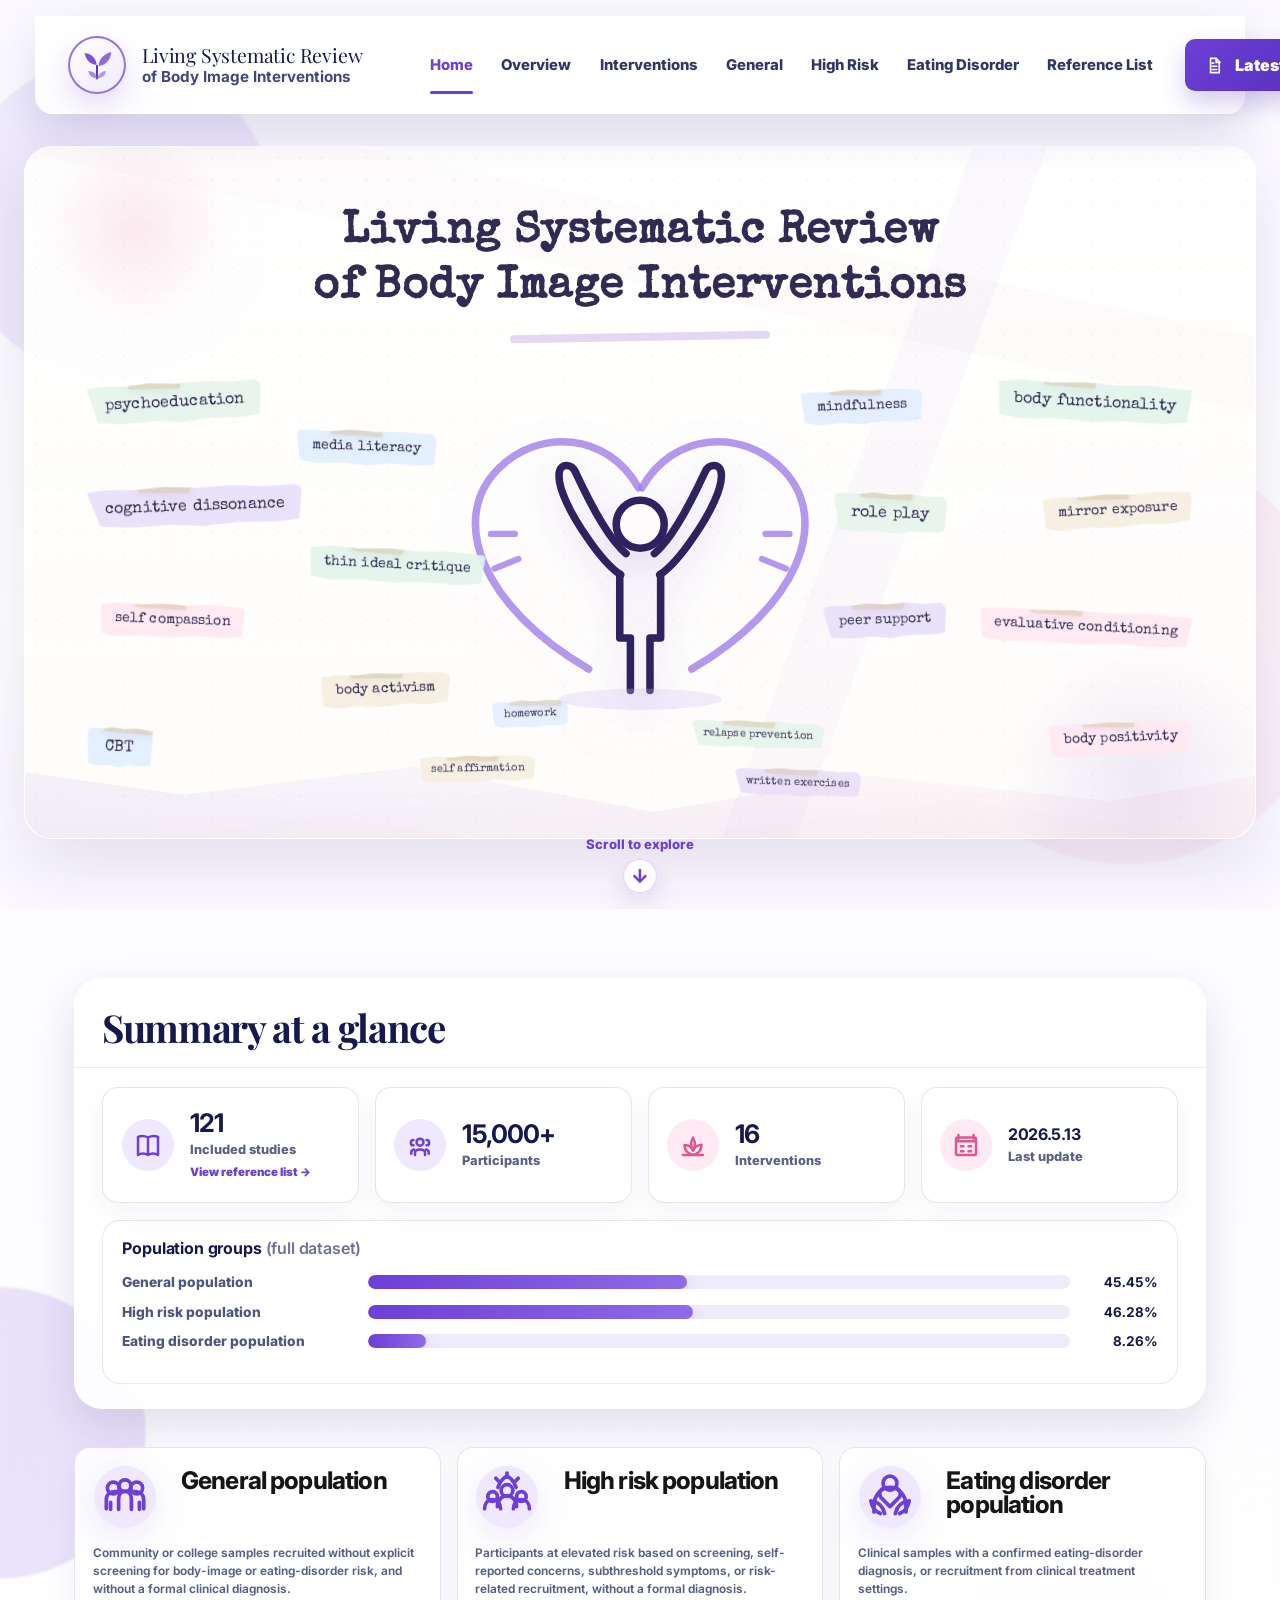
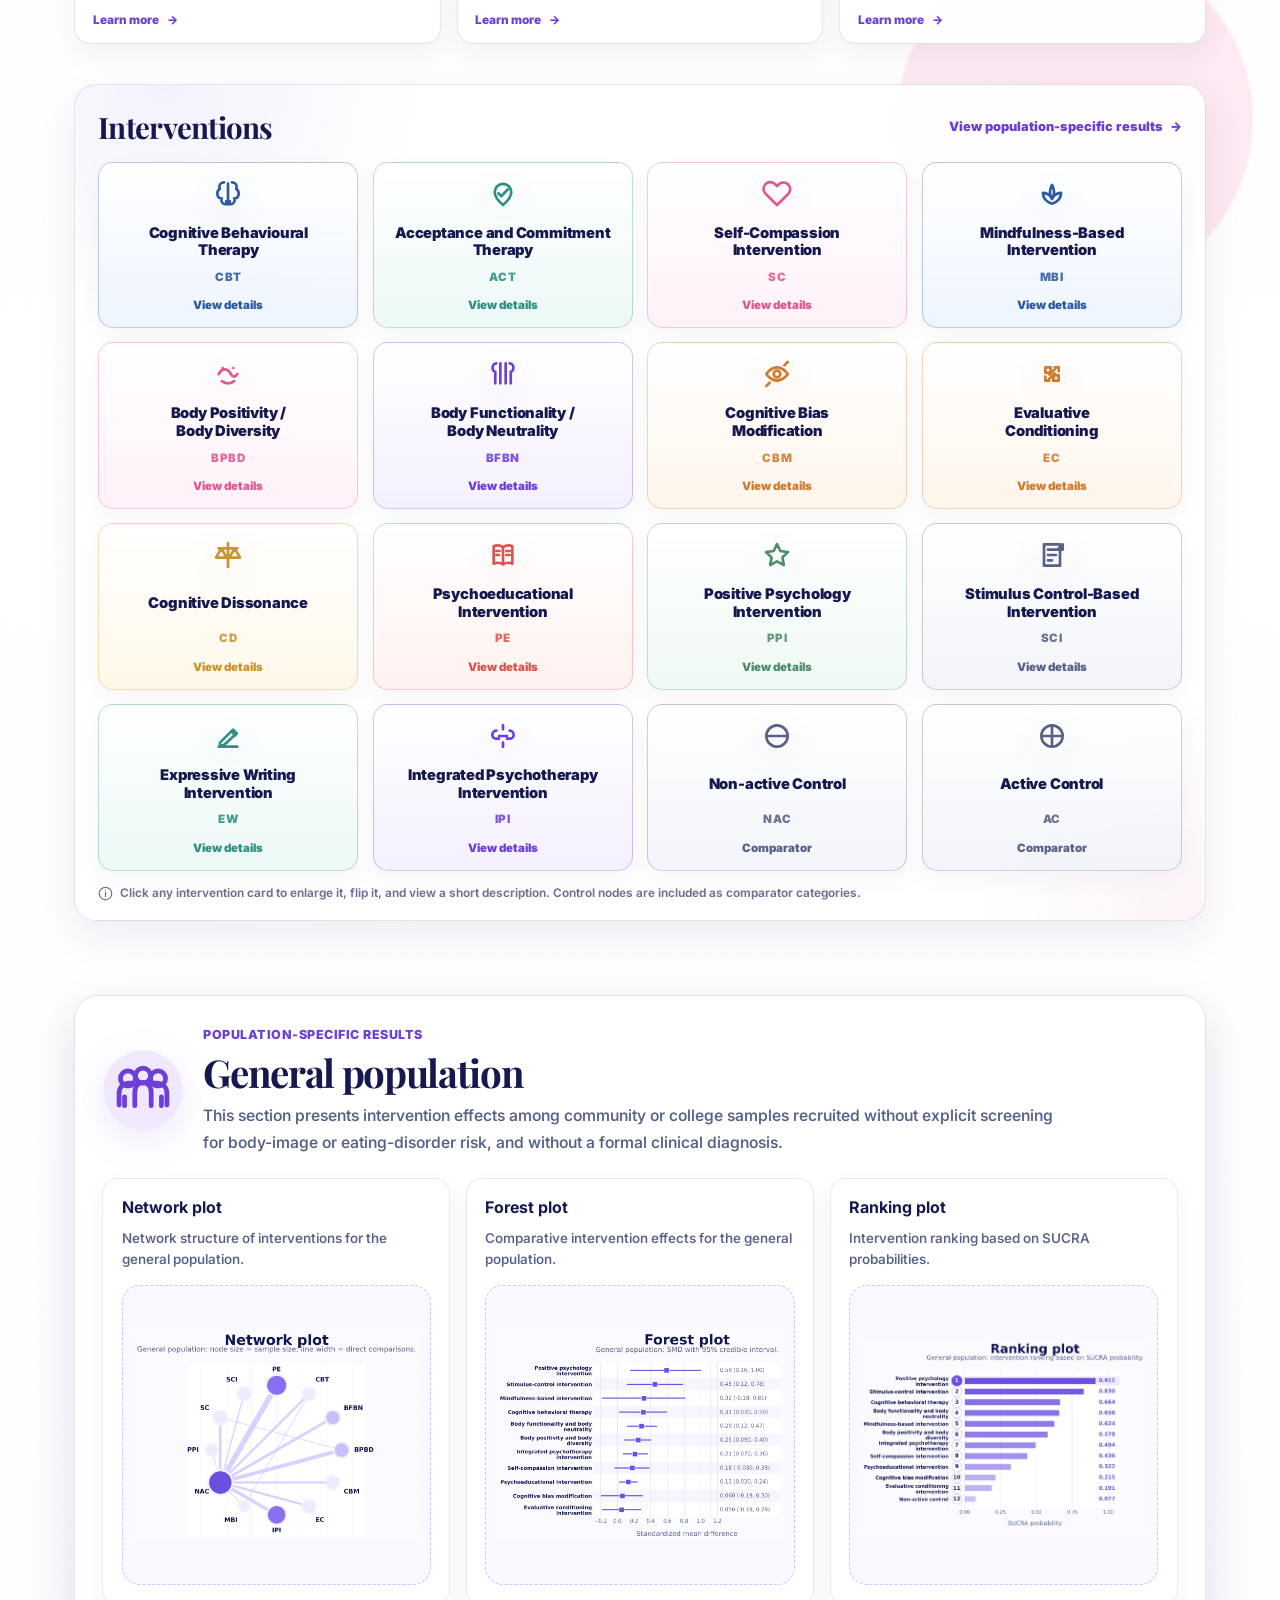
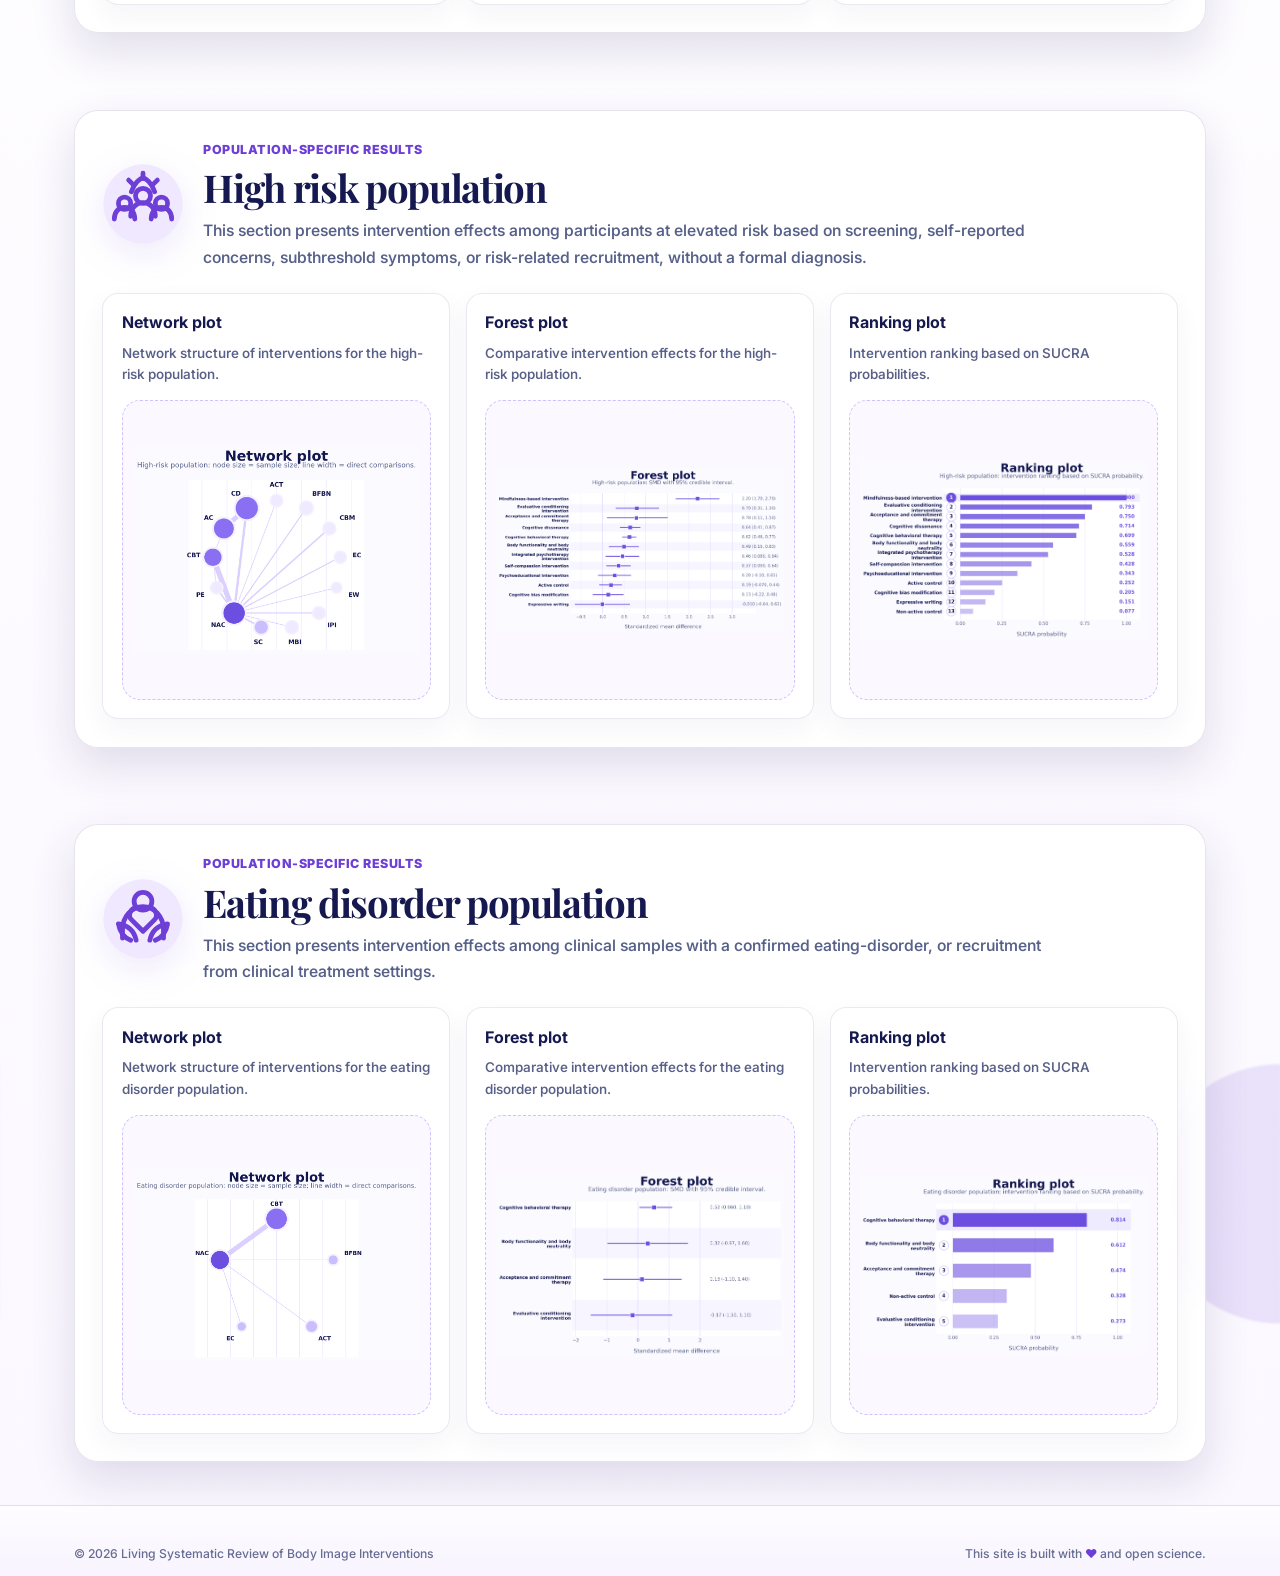
==== index.html @ 6b1490e8 "Add files via upload" ====
<!DOCTYPE html>
<html lang="en">
<head>
  <meta charset="UTF-8" />
  <meta name="viewport" content="width=device-width, initial-scale=1.0" />

  <title>Living Systematic Review of Body Image Interventions</title>
  <meta name="description" content="A living systematic review website for body image interventions, including intervention categories and population-specific evidence." />

  <link rel="preconnect" href="https://fonts.googleapis.com">
  <link rel="preconnect" href="https://fonts.gstatic.com" crossorigin>
  <link href="https://fonts.googleapis.com/css2?family=Inter:wght@400;500;600;700;800;900&family=Playfair+Display:wght@700;800&family=Special+Elite&display=swap" rel="stylesheet">
  <link rel="stylesheet" href="assets/style.css" />
</head>

<body>
  <div class="page-shell">
    <header>
      <nav class="navbar" aria-label="Primary navigation">
        <a class="brand" href="#cover" aria-label="Home">
          <span class="brand-mark" aria-hidden="true">
            <svg width="38" height="38" viewBox="0 0 48 48" fill="none">
              <path d="M24 41V25" stroke="#4E2CB4" stroke-width="2.4" stroke-linecap="round"/>
              <path d="M23.3 23.8C15.4 23.2 9.6 17.1 8.4 8.4C17.4 10.2 23.4 15.7 23.3 23.8Z" fill="#6D3FD6" opacity="0.9"/>
              <path d="M26 25.2C26.2 16.5 32.9 9.8 42 7.5C41.2 18.2 34.3 24.5 26 25.2Z" fill="#6D3FD6" opacity="0.76"/>
              <path d="M13 31.5C20 31.7 23.5 35.5 24 41C17.6 40.2 13.8 36.9 13 31.5Z" fill="#8F6BE8" opacity="0.75"/>
              <path d="M35.5 31.5C29.1 31.9 25.7 35.6 24 41C30.9 40.5 34.5 37 35.5 31.5Z" fill="#8F6BE8" opacity="0.68"/>
            </svg>
          </span>
          <span class="brand-title">Living Systematic Review <span>of Body Image Interventions</span></span>
        </a>

        <button class="hamburger" id="menuButton" aria-label="Open navigation menu" aria-expanded="false" aria-controls="navLinks">
          <svg width="24" height="24" viewBox="0 0 24 24" fill="none" aria-hidden="true">
            <path d="M4 7h16M4 12h16M4 17h16" stroke="currentColor" stroke-width="2" stroke-linecap="round"/>
          </svg>
        </button>

        <ul class="nav-links" id="navLinks">
          <li><a href="#cover" class="active">Home</a></li>
          <li><a href="#overview">Overview</a></li>
          <li><a href="#interventions">Interventions</a></li>
          <li><a href="#general-population">General</a></li>
          <li><a href="#high-risk-population">High Risk</a></li>
          <li><a href="#eating-disorder-population">Eating Disorder</a></li>
          <li><a href="references.html">Reference List</a></li>
        </ul>

        <a class="version-btn" href="#overview">
          <svg width="19" height="19" viewBox="0 0 24 24" fill="none" aria-hidden="true">
            <path d="M7 3h7l4 4v14H7V3Z" stroke="currentColor" stroke-width="2"/>
            <path d="M14 3v5h5M9 13h6M9 17h6M9 9h2" stroke="currentColor" stroke-width="2" stroke-linecap="round"/>
          </svg>
          Latest Version
        </a>
      </nav>
    </header>

    <main>
      <section class="cover-page" id="cover" aria-label="Animated cover page">
        <div class="cover-board">
          <h1 class="cover-title">
            <span>Living Systematic Review</span>
            <span>of Body Image Interventions</span>
          </h1>

          <div class="body-figure-wrap" aria-label="Positive body image icon">
            <svg viewBox="0 0 520 360" role="img" aria-label="A line-art figure raising both arms inside an open heart, representing positive body image">
              <defs>
                <filter id="softCoverShadow" x="-20%" y="-20%" width="140%" height="140%">
                  <feDropShadow dx="0" dy="16" stdDeviation="18" flood-color="#6d3fd6" flood-opacity="0.12"/>
                </filter>
              </defs>

              <!-- open heart outline, inline attributes prevent black fill on GitHub Pages -->
              <path d="M258 112C224 50 145 44 99 92C45 148 81 245 202 316"
                    fill="none" stroke="#9f7bea" stroke-width="8.5" stroke-linecap="round" stroke-linejoin="round" opacity="0.78"/>
              <path d="M262 112C296 50 375 44 421 92C475 148 439 245 318 316"
                    fill="none" stroke="#9f7bea" stroke-width="8.5" stroke-linecap="round" stroke-linejoin="round" opacity="0.78"/>

              <!-- soft light marks -->
              <path d="M92 164h27" fill="none" stroke="#a986ee" stroke-width="7" stroke-linecap="round" opacity="0.85"/>
              <path d="M96 203l27-11" fill="none" stroke="#a986ee" stroke-width="7" stroke-linecap="round" opacity="0.85"/>
              <path d="M428 164h-27" fill="none" stroke="#a986ee" stroke-width="7" stroke-linecap="round" opacity="0.85"/>
              <path d="M424 203l-27-11" fill="none" stroke="#a986ee" stroke-width="7" stroke-linecap="round" opacity="0.85"/>

              <!-- figure -->
              <g filter="url(#softCoverShadow)">
                <path d="M244 186C226 171 208 139 187 94C183 85 171 84 169 94C166 111 182 142 201 169C216 191 229 204 238 210"
                      fill="none" stroke="#2f235f" stroke-width="8.5" stroke-linecap="round" stroke-linejoin="round"/>
                <path d="M276 186C294 171 312 139 333 94C337 85 349 84 351 94C354 111 338 142 319 169C304 191 291 204 282 210"
                      fill="none" stroke="#2f235f" stroke-width="8.5" stroke-linecap="round" stroke-linejoin="round"/>

                <circle cx="260" cy="153" r="27" fill="#fffafc" stroke="#2f235f" stroke-width="8.5"/>

                <path d="M237 209L237 281L249 281L249 340"
                      fill="none" stroke="#2f235f" stroke-width="8.5" stroke-linecap="round" stroke-linejoin="round"/>
                <path d="M283 209L283 281L271 281L271 340"
                      fill="none" stroke="#2f235f" stroke-width="8.5" stroke-linecap="round" stroke-linejoin="round"/>
              </g>

              <!-- soft grounding shadow -->
              <ellipse cx="260" cy="350" rx="92" ry="12" fill="#cdbcf5" opacity="0.28"/>
            </svg>
          </div>

          <a class="cover-note note-1 green keyword-lg" href="#interventions">
            <span>psychoeducation</span>
          </a>

          <a class="cover-note note-2 blue" href="#interventions">
            <span>media literacy</span>
          </a>

          <a class="cover-note note-3 lavender keyword-lg" href="#interventions">
            <span>cognitive dissonance</span>
          </a>

          <a class="cover-note note-4 mint" href="#interventions">
            <span>thin ideal critique</span>
          </a>

          <a class="cover-note note-5 rose" href="#interventions">
            <span>self compassion</span>
          </a>

          <a class="cover-note note-6 cream" href="#interventions">
            <span>body activism</span>
          </a>

          <a class="cover-note note-7 blue" href="#interventions">
            <span>mindfulness</span>
          </a>

          <a class="cover-note note-8 mint keyword-lg" href="#interventions">
            <span>body functionality</span>
          </a>

          <a class="cover-note note-9 green keyword-lg" href="#interventions">
            <span>role play</span>
          </a>

          <a class="cover-note note-10 cream" href="#interventions">
            <span>mirror exposure</span>
          </a>

          <a class="cover-note note-11 lavender" href="#interventions">
            <span>peer support</span>
          </a>

          <a class="cover-note note-12 rose" href="#interventions">
            <span>evaluative conditioning</span>
          </a>

          <a class="cover-note note-13 blue keyword-sm" href="#interventions">
            <span>homework</span>
          </a>

          <a class="cover-note note-14 green keyword-sm" href="#interventions">
            <span>relapse prevention</span>
          </a>

          <a class="cover-note note-15 cream keyword-sm" href="#interventions">
            <span>self affirmation</span>
          </a>

          <a class="cover-note note-16 lavender keyword-sm" href="#interventions">
            <span>written exercises</span>
          </a>

          <a class="cover-note note-17 blue keyword-lg" href="#interventions">
            <span>CBT</span>
          </a>

          <a class="cover-note note-18 rose" href="#interventions">
            <span>body positivity</span>
          </a>

        </div>

        <a class="scroll-hint" href="#overview" aria-label="Scroll to overview dashboard">
          <span>Scroll to explore</span>
          <span class="arrow">↓</span>
        </a>
      </section>

      <section class="dashboard-hero" id="overview" aria-labelledby="dashboardTitle">
        <div class="dashboard-card">
          <div class="dashboard-header">
            <h1 id="dashboardTitle">Summary at a glance</h1>
          </div>

          <div class="wide-stats-grid" aria-label="Review summary statistics">
            <a class="wide-stat stat-link" href="references.html" aria-label="Open the reference list of included studies">
              <span class="icon-bubble" aria-hidden="true">
                <svg width="30" height="30" viewBox="0 0 24 24" fill="none">
                  <path d="M4 5.5C6.5 4.4 9.2 4.4 12 6v14c-2.8-1.6-5.5-1.6-8 0V5.5Zm8 .5c2.8-1.6 5.5-1.6 8-.5V20c-2.5-1.6-5.2-1.6-8 0V6Z" stroke="currentColor" stroke-width="2" stroke-linejoin="round"/>
                </svg>
              </span>
              <div>
                <strong>121</strong>
                <span>Included studies</span>
                <em class="stat-action">View reference list →</em>
              </div>
            </a>

            <article class="wide-stat">
              <span class="icon-bubble" aria-hidden="true">
                <svg width="30" height="30" viewBox="0 0 24 24" fill="none">
                  <path d="M16 20v-1.8c0-1.5-1.6-2.7-4-2.7s-4 1.2-4 2.7V20" stroke="currentColor" stroke-width="2" stroke-linecap="round"/>
                  <path d="M12 12.5a2.8 2.8 0 1 0 0-5.6 2.8 2.8 0 0 0 0 5.6ZM5 19v-1.2c0-1 .8-1.8 2.2-2.2M19 19v-1.2c0-1-.8-1.8-2.2-2.2M6.8 12.2a2.1 2.1 0 1 1 0-4.2M17.2 12.2a2.1 2.1 0 1 0 0-4.2" stroke="currentColor" stroke-width="2" stroke-linecap="round"/>
                </svg>
              </span>
              <div>
                <strong>15,000+</strong>
                <span>Participants</span>
              </div>
            </article>

            <article class="wide-stat">
              <span class="icon-bubble pink" aria-hidden="true">
                <svg width="30" height="30" viewBox="0 0 24 24" fill="none">
                  <path d="M12 20c-4.2-1.2-6.8-4.2-6.8-8.1 3.1.2 5.6 1.7 6.8 4.5 1.2-2.8 3.7-4.3 6.8-4.5 0 3.9-2.6 6.9-6.8 8.1Z" stroke="currentColor" stroke-width="2" stroke-linejoin="round"/>
                  <path d="M12 16.4C9.8 13.2 9.9 9.8 12 6c2.1 3.8 2.2 7.2 0 10.4Z" stroke="currentColor" stroke-width="2" stroke-linejoin="round"/>
                  <path d="M4 20h16" stroke="currentColor" stroke-width="2" stroke-linecap="round"/>
                </svg>
              </span>
              <div>
                <strong>16</strong>
                <span>Interventions</span>
              </div>
            </article>

            <article class="wide-stat">
              <span class="icon-bubble pink" aria-hidden="true">
                <svg width="30" height="30" viewBox="0 0 24 24" fill="none">
                  <path d="M6 4v3M18 4v3M4 9h16M5 6h14a1 1 0 0 1 1 1v12a1 1 0 0 1-1 1H5a1 1 0 0 1-1-1V7a1 1 0 0 1 1-1Z" stroke="currentColor" stroke-width="2" stroke-linecap="round"/>
                  <path d="M8 13h2M14 13h2M8 17h2M14 17h2" stroke="currentColor" stroke-width="2" stroke-linecap="round"/>
                </svg>
              </span>
              <div>
                <strong style="font-size:1rem; line-height:1.15;">2026.5.13</strong>
                <span>Last update</span>
              </div>
            </article>
          </div>

          <div class="population-panel">
            <h2>Population groups <span style="font-weight:600; color:#6e7396;">(full dataset)</span></h2>

            <div class="population-row">
              <span>General population</span>
              <div class="bar-track"><div class="bar-fill" style="--w: 45.45%;"></div></div>
              <strong>45.45%</strong>
            </div>

            <div class="population-row">
              <span>High risk population</span>
              <div class="bar-track"><div class="bar-fill" style="--w: 46.28%;"></div></div>
              <strong>46.28%</strong>
            </div>

            <div class="population-row">
              <span>Eating disorder population</span>
              <div class="bar-track"><div class="bar-fill" style="--w: 8.26%;"></div></div>
              <strong>8.26%</strong>
            </div>
          </div>
        </div>
      </section>

      <section class="overview-cards" aria-labelledby="populationCardsTitle">
        <h2 class="sr-only" id="populationCardsTitle">Population groups</h2>

        <div class="population-card-grid">
          <a class="population-card" href="#general-population">
            <div class="population-card-top">
              <svg class="population-svg-icon" viewBox="0 0 120 120" aria-hidden="true">
                <circle cx="60" cy="60" r="58" fill="#efe8ff"/>
                <g fill="none" stroke="#6d3fd6" stroke-width="7" stroke-linecap="round" stroke-linejoin="round">
                  <circle cx="38" cy="43" r="11"/>
                  <circle cx="60" cy="39" r="11"/>
                  <circle cx="82" cy="43" r="11"/>
                  <path d="M25 82v-17c0-9 6-15 15-15h5"/>
                  <path d="M95 82v-17c0-9-6-15-15-15h-5"/>
                  <path d="M48 83v-19c0-9 5-15 12-15s12 6 12 15v19"/>
                  <path d="M33 83v-13M87 83v-13"/>
                </g>
              </svg>

              <h3 class="population-card-title">General population</h3>
            </div>

            <p class="population-card-desc">
              Community or college samples recruited without explicit screening for body-image or eating-disorder risk, and without a formal clinical diagnosis.
            </p>

            <span class="card-link">Learn more <span>→</span></span>
          </a>

          <a class="population-card" href="#high-risk-population">
            <div class="population-card-top">
              <svg class="population-svg-icon" viewBox="0 0 120 120" aria-hidden="true">
                <circle cx="60" cy="60" r="58" fill="#efe8ff"/>
                <g fill="none" stroke="#6d3fd6" stroke-width="7" stroke-linecap="round" stroke-linejoin="round">
                  <circle cx="60" cy="48" r="11"/>
                  <path d="M42 78c0-12 8-20 18-20s18 8 18 20"/>
                  <circle cx="33" cy="59" r="9"/>
                  <circle cx="87" cy="59" r="9"/>
                  <path d="M18 82c0-10 6-17 15-17s15 7 15 17"/>
                  <path d="M72 82c0-10 6-17 15-17s15 7 15 17"/>
                  <path d="M43 42c4-13 13-20 17-20s13 7 17 20"/>
                  <path d="M60 15v8M39 25l6 6M81 25l-6 6"/>
                </g>
              </svg>

              <h3 class="population-card-title">High risk population</h3>
            </div>

            <p class="population-card-desc">
              Participants at elevated risk based on screening, self-reported concerns, subthreshold symptoms, or risk-related recruitment, without a formal diagnosis.
            </p>

            <span class="card-link">Learn more <span>→</span></span>
          </a>

          <a class="population-card" href="#eating-disorder-population">
            <div class="population-card-top">
              <svg class="population-svg-icon" viewBox="0 0 120 120" aria-hidden="true">
                <circle cx="60" cy="60" r="58" fill="#efe8ff"/>
                <g fill="none" stroke="#6d3fd6" stroke-width="7" stroke-linecap="round" stroke-linejoin="round">
                  <circle cx="60" cy="34" r="13"/>
                  <path d="M30 88v-12c0-20 14-34 30-34s30 14 30 34v12"/>
                  <path d="M60 78l-17-17c-6-6-1-18 9-18 5 0 8 3 8 3s3-3 8-3c10 0 15 12 9 18L60 78Z"/>
                  <path d="M42 91c-10-4-16-12-18-24 14 2 23 10 26 24"/>
                  <path d="M78 91c10-4 16-12 18-24-14 2-23 10-26 24"/>
                </g>
              </svg>

              <h3 class="population-card-title">Eating disorder population</h3>
            </div>

            <p class="population-card-desc">
              Clinical samples with a confirmed eating-disorder diagnosis, or recruitment from clinical treatment settings.
            </p>

            <span class="card-link">Learn more <span>→</span></span>
          </a>
        </div>
      </section>

      <section class="evidence-board" id="interventions" aria-labelledby="interventionsTitle">
        <div class="evidence-panel">
          <div class="evidence-panel-head">
            <h2 id="interventionsTitle">Interventions</h2>
            <a class="evidence-link" href="#general-population">View population-specific results <span>→</span></a>
          </div>

          <div class="intervention-grid" aria-label="Intervention categories">
            <button class="intervention-card blue" type="button" data-code="CBT" data-color="blue" aria-haspopup="dialog" aria-label="Open CBT intervention details">
              <svg viewBox="0 0 24 24" fill="none" aria-hidden="true">
                <path d="M9 4c-2 0-3.5 1.5-3.5 3.4 0 .5.1 1 .3 1.5A4 4 0 0 0 4 12.3c0 2 1.4 3.6 3.2 3.9-.1.3-.2.7-.2 1 0 1.8 1.5 3.2 3.3 3.2 1.4 0 2.7-.9 3.1-2.2M15 4c2 0 3.5 1.5 3.5 3.4 0 .5-.1 1-.3 1.5a4 4 0 0 1 1.8 3.4c0 2-1.4 3.6-3.2 3.9.1.3.2.7.2 1 0 1.8-1.5 3.2-3.3 3.2-1.4 0-2.7-.9-3.1-2.2" stroke="currentColor" stroke-width="2" stroke-linecap="round"/>
                <path d="M12 5v14" stroke="currentColor" stroke-width="2" stroke-linecap="round"/>
              </svg>
              <span class="code">CBT</span>
              <span class="name">Cognitive Behavioural<br>Therapy</span>
              <span class="study-count">View details</span>
            </button>

            <button class="intervention-card teal" type="button" data-code="ACT" data-color="teal" aria-haspopup="dialog" aria-label="Open ACT intervention details">
              <svg viewBox="0 0 24 24" fill="none" aria-hidden="true">
                <path d="M12 21c3.8-3.1 6.2-6.2 6.2-9.7A6.2 6.2 0 0 0 12 5.1a6.2 6.2 0 0 0-6.2 6.2c0 3.5 2.4 6.6 6.2 9.7Z" stroke="currentColor" stroke-width="2" stroke-linejoin="round"/>
                <path d="M8.6 12.2l2.2 2.2 4.7-5" stroke="currentColor" stroke-width="2" stroke-linecap="round" stroke-linejoin="round"/>
              </svg>
              <span class="code">ACT</span>
              <span class="name">Acceptance and Commitment<br>Therapy</span>
              <span class="study-count">View details</span>
            </button>

            <button class="intervention-card pink" type="button" data-code="SC" data-color="pink" aria-haspopup="dialog" aria-label="Open SC intervention details">
              <svg viewBox="0 0 24 24" fill="none" aria-hidden="true">
                <path d="M20.4 5.6a5.1 5.1 0 0 0-7.2 0L12 6.8l-1.2-1.2a5.1 5.1 0 1 0-7.2 7.2L12 21l8.4-8.2a5.1 5.1 0 0 0 0-7.2Z" stroke="currentColor" stroke-width="2" stroke-linejoin="round"/>
              </svg>
              <span class="code">SC</span>
              <span class="name">Self-Compassion<br>Intervention</span>
              <span class="study-count">View details</span>
            </button>

            <button class="intervention-card blue" type="button" data-code="MBI" data-color="blue" aria-haspopup="dialog" aria-label="Open MBI intervention details">
              <svg viewBox="0 0 24 24" fill="none" aria-hidden="true">
                <path d="M12 20c-4.2-1.2-6.8-4.2-6.8-8.1 3.1.2 5.6 1.7 6.8 4.5 1.2-2.8 3.7-4.3 6.8-4.5 0 3.9-2.6 6.9-6.8 8.1Z" stroke="currentColor" stroke-width="2" stroke-linejoin="round"/>
                <path d="M12 16.4C9.8 13.2 9.9 9.8 12 6c2.1 3.8 2.2 7.2 0 10.4Z" stroke="currentColor" stroke-width="2" stroke-linejoin="round"/>
              </svg>
              <span class="code">MBI</span>
              <span class="name">Mindfulness-Based<br>Intervention</span>
              <span class="study-count">View details</span>
            </button>

            <button class="intervention-card pink" type="button" data-code="BPBD" data-color="pink" aria-haspopup="dialog" aria-label="Open BPBD intervention details">
              <svg viewBox="0 0 24 24" fill="none" aria-hidden="true">
                <path d="M5 12c2.6-4.7 6.5-4.7 9.1 0 1.4 2.6 3.4 2.6 4.9 0" stroke="currentColor" stroke-width="2" stroke-linecap="round"/>
                <path d="M7.3 17.3c1.1 1 2.6 1.7 4.7 1.7s3.6-.7 4.7-1.7M8 7.5h.01M16 7.5h.01" stroke="currentColor" stroke-width="2" stroke-linecap="round"/>
              </svg>
              <span class="code">BPBD</span>
              <span class="name">Body Positivity /<br>Body Diversity</span>
              <span class="study-count">View details</span>
            </button>

            <button class="intervention-card purple" type="button" data-code="BFBN" data-color="purple" aria-haspopup="dialog" aria-label="Open BFBN intervention details">
              <svg viewBox="0 0 24 24" fill="none" aria-hidden="true">
                <path d="M7 4c-1.6 0-2.8 1.4-2.8 3.2 0 1.6.8 2.9 2 3.2v8.6M10 4v15M14 4v15M17 4c1.6 0 2.8 1.4 2.8 3.2 0 1.6-.8 2.9-2 3.2v8.6" stroke="currentColor" stroke-width="2" stroke-linecap="round"/>
              </svg>
              <span class="code">BFBN</span>
              <span class="name">Body Functionality /<br>Body Neutrality</span>
              <span class="study-count">View details</span>
            </button>

            <button class="intervention-card orange" type="button" data-code="CBM" data-color="orange" aria-haspopup="dialog" aria-label="Open CBM intervention details">
              <svg viewBox="0 0 24 24" fill="none" aria-hidden="true">
                <path d="M4 12s3-5 8-5 8 5 8 5-3 5-8 5-8-5-8-5Z" stroke="currentColor" stroke-width="2" stroke-linejoin="round"/>
                <path d="M12 14.5a2.5 2.5 0 1 0 0-5 2.5 2.5 0 0 0 0 5Z" stroke="currentColor" stroke-width="2"/>
                <path d="M17.5 5.5 20 3M6.5 18.5 4 21" stroke="currentColor" stroke-width="2" stroke-linecap="round"/>
              </svg>
              <span class="code">CBM</span>
              <span class="name">Cognitive Bias<br>Modification</span>
              <span class="study-count">View details</span>
            </button>

            <button class="intervention-card orange" type="button" data-code="EC" data-color="orange" aria-haspopup="dialog" aria-label="Open EC intervention details">
              <svg viewBox="0 0 24 24" fill="none" aria-hidden="true">
                <path d="M7 7h4v4H7V7Zm6 6h4v4h-4v-4Z" stroke="currentColor" stroke-width="2" stroke-linejoin="round"/>
                <path d="M14 7h3v3M10 17H7v-3M14 8.5 10 12.5M10 15.5 14 11.5" stroke="currentColor" stroke-width="2" stroke-linecap="round" stroke-linejoin="round"/>
              </svg>
              <span class="code">EC</span>
              <span class="name">Evaluative<br>Conditioning</span>
              <span class="study-count">View details</span>
            </button>

            <button class="intervention-card gold" type="button" data-code="CD" data-color="gold" aria-haspopup="dialog" aria-label="Open CD intervention details">
              <svg viewBox="0 0 24 24" fill="none" aria-hidden="true">
                <path d="M12 3v18M5 7h14M7 7l-4 7h8L7 7Zm10 0-4 7h8l-4-7Z" stroke="currentColor" stroke-width="2" stroke-linecap="round" stroke-linejoin="round"/>
              </svg>
              <span class="code">CD</span>
              <span class="name">Cognitive Dissonance</span>
              <span class="study-count">View details</span>
            </button>

            <button class="intervention-card red" type="button" data-code="PE" data-color="red" aria-haspopup="dialog" aria-label="Open PE intervention details">
              <svg viewBox="0 0 24 24" fill="none" aria-hidden="true">
                <path d="M5 5.5C7.2 4.5 9.6 4.6 12 6v13c-2.4-1.4-4.8-1.5-7-.5v-13Zm7 .5c2.4-1.4 4.8-1.5 7-.5v13c-2.2-1-4.6-.9-7 .5V6Z" stroke="currentColor" stroke-width="2" stroke-linejoin="round"/>
                <path d="M7 9h2.5M14.5 9H17M7 12h2M14.5 12H17" stroke="currentColor" stroke-width="2" stroke-linecap="round"/>
              </svg>
              <span class="code">PE</span>
              <span class="name">Psychoeducational<br>Intervention</span>
              <span class="study-count">View details</span>
            </button>

            <button class="intervention-card green" type="button" data-code="PPI" data-color="green" aria-haspopup="dialog" aria-label="Open PPI intervention details">
              <svg viewBox="0 0 24 24" fill="none" aria-hidden="true">
                <path d="M12 3.8 14.5 9l5.7.8-4.1 4 1 5.7-5.1-2.7-5.1 2.7 1-5.7-4.1-4L9.5 9 12 3.8Z" stroke="currentColor" stroke-width="2" stroke-linejoin="round"/>
              </svg>
              <span class="code">PPI</span>
              <span class="name">Positive Psychology<br>Intervention</span>
              <span class="study-count">View details</span>
            </button>

            <button class="intervention-card slate" type="button" data-code="SCI" data-color="slate" aria-haspopup="dialog" aria-label="Open SCI intervention details">
              <svg viewBox="0 0 24 24" fill="none" aria-hidden="true">
                <path d="M6 4h12v16H6V4Z" stroke="currentColor" stroke-width="2" stroke-linejoin="round"/>
                <path d="M9 8h6M9 12h6M9 16h3" stroke="currentColor" stroke-width="2" stroke-linecap="round"/>
                <path d="M17 7l3-3M20 4v4h-4" stroke="currentColor" stroke-width="2" stroke-linecap="round" stroke-linejoin="round"/>
              </svg>
              <span class="code">SCI</span>
              <span class="name">Stimulus Control-Based<br>Intervention</span>
              <span class="study-count">View details</span>
            </button>

            <button class="intervention-card teal" type="button" data-code="EW" data-color="teal" aria-haspopup="dialog" aria-label="Open EW intervention details">
              <svg viewBox="0 0 24 24" fill="none" aria-hidden="true">
                <path d="M5 20h14M6 17l9.8-9.8 2.8 2.8L8.8 19H6v-2Z" stroke="currentColor" stroke-width="2" stroke-linecap="round" stroke-linejoin="round"/>
                <path d="M14.5 8.5 17.5 11.5" stroke="currentColor" stroke-width="2" stroke-linecap="round"/>
              </svg>
              <span class="code">EW</span>
              <span class="name">Expressive Writing<br>Intervention</span>
              <span class="study-count">View details</span>
            </button>

            <button class="intervention-card purple" type="button" data-code="IPI" data-color="purple" aria-haspopup="dialog" aria-label="Open IPI intervention details">
              <svg viewBox="0 0 24 24" fill="none" aria-hidden="true">
                <path d="M7 8a3 3 0 1 0 0 6h2M17 8a3 3 0 1 1 0 6h-2M9 12h6" stroke="currentColor" stroke-width="2" stroke-linecap="round"/>
                <path d="M12 4v3M12 17v3" stroke="currentColor" stroke-width="2" stroke-linecap="round"/>
              </svg>
              <span class="code">IPI</span>
              <span class="name">Integrated Psychotherapy<br>Intervention</span>
              <span class="study-count">View details</span>
            </button>

            <button class="intervention-card slate" type="button" data-code="NAC" data-color="slate" aria-haspopup="dialog" aria-label="Open NAC intervention details">
              <svg viewBox="0 0 24 24" fill="none" aria-hidden="true">
                <path d="M5 12h14" stroke="currentColor" stroke-width="2" stroke-linecap="round"/>
                <path d="M12 4a8 8 0 1 1 0 16 8 8 0 0 1 0-16Z" stroke="currentColor" stroke-width="2"/>
              </svg>
              <span class="code">NAC</span>
              <span class="name">Non-active Control</span>
              <span class="study-count">Comparator</span>
            </button>

            <button class="intervention-card slate" type="button" data-code="AC" data-color="slate" aria-haspopup="dialog" aria-label="Open AC intervention details">
              <svg viewBox="0 0 24 24" fill="none" aria-hidden="true">
                <path d="M12 5v14M5 12h14" stroke="currentColor" stroke-width="2" stroke-linecap="round"/>
                <path d="M12 4a8 8 0 1 1 0 16 8 8 0 0 1 0-16Z" stroke="currentColor" stroke-width="2"/>
              </svg>
              <span class="code">AC</span>
              <span class="name">Active Control</span>
              <span class="study-count">Comparator</span>
            </button>
          </div>

          <p class="evidence-note">
            <svg width="15" height="15" viewBox="0 0 24 24" fill="none" aria-hidden="true">
              <path d="M12 22a10 10 0 1 0 0-20 10 10 0 0 0 0 20Z" stroke="currentColor" stroke-width="2"/>
              <path d="M12 10v7M12 7h.01" stroke="currentColor" stroke-width="2" stroke-linecap="round"/>
            </svg>
            Click any intervention card to enlarge it, flip it, and view a short description. Control nodes are included as comparator categories.
          </p>
        </div>

        <div class="intervention-modal" id="interventionModal" hidden aria-hidden="true">
          <button class="intervention-modal-backdrop" id="interventionBackdrop" type="button" aria-label="Close intervention details"></button>

          <div class="intervention-fly-card purple" id="interventionFlyCard" role="dialog" aria-modal="true" aria-labelledby="modalCode" aria-describedby="modalDescription">
            <div class="intervention-flip-card" id="interventionFlipCard">
              <div class="intervention-modal-face intervention-modal-front">
                <button class="modal-close" type="button" aria-label="Close intervention details">×</button>
                <div id="modalIconFront" aria-hidden="true"></div>
                <span class="modal-code" id="modalCode">BFBN</span>
                <h3 class="modal-name" id="modalName">Body Functionality / Body Neutrality</h3>
                <p class="modal-count" id="modalCount">28 studies</p>
                <span class="modal-tap-hint">Click card to flip back</span>
              </div>

              <div class="intervention-modal-face intervention-modal-back">
                <button class="modal-close" type="button" aria-label="Close intervention details">×</button>
                <div class="modal-scroll-content" id="modalScrollContent" tabindex="0">
                  <span class="modal-back-kicker">Intervention summary</span>
                  <h3 id="modalBackTitle">BFBN</h3>
                  <p id="modalDescription"></p>

                  <div class="modal-info-grid">
                    <div class="modal-info-box">
                      <strong>Core mechanism</strong>
                      <span id="modalMechanism"></span>
                    </div>
                    <div class="modal-info-box">
                      <strong>Typical content</strong>
                      <span id="modalFormats"></span>
                    </div>
                  </div>

                  <a class="modal-pop-link" href="#general-population">View population-specific results →</a>
                </div>
              </div>
            </div>
          </div>
        </div>
      </section>

      <section class="population-detail-section" id="general-population">
        <div class="population-detail-card">
          <div class="population-detail-header">
            <svg class="population-svg-icon" viewBox="0 0 120 120" aria-hidden="true">
              <circle cx="60" cy="60" r="58" fill="#efe8ff"/>
              <g fill="none" stroke="#6d3fd6" stroke-width="7" stroke-linecap="round" stroke-linejoin="round">
                <circle cx="38" cy="43" r="11"/>
                <circle cx="60" cy="39" r="11"/>
                <circle cx="82" cy="43" r="11"/>
                <path d="M25 82v-17c0-9 6-15 15-15h5"/>
                <path d="M95 82v-17c0-9-6-15-15-15h-5"/>
                <path d="M48 83v-19c0-9 5-15 12-15s12 6 12 15v19"/>
                <path d="M33 83v-13M87 83v-13"/>
              </g>
            </svg>

            <div>
              <span class="population-kicker">Population-specific results</span>
              <h2>General population</h2>
              <p>
                This section presents intervention effects among community or college samples recruited without explicit screening for body-image or eating-disorder risk, and without a formal clinical diagnosis.
              </p>
            </div>
          </div>

          <div class="result-grid">
            <article class="result-card result-card--figure">
              <h3>Network plot</h3>
              <p>Network structure of interventions for the general population.</p>

              <div class="figure-box">
                <img
                  src="assets/figures/network_plot_general.png"
                  alt="Network plot for general population"
                >
              </div>
            </article>

            <article class="result-card result-card--figure">
              <h3>Forest plot</h3>
              <p>Comparative intervention effects for the general population.</p>

              <div class="figure-box">
                <img
                  src="assets/figures/forest_plot_general.png"
                  alt="Forest plot for general population"
                >
              </div>
            </article>

            <article class="result-card result-card--figure">
              <h3>Ranking plot</h3>
              <p>Intervention ranking based on SUCRA probabilities.</p>

              <div class="figure-box">
                <img
                  src="assets/figures/ranking_plot_general.png"
                  alt="Ranking plot for general population"
                >
              </div>
            </article>
          </div>
        </div>
      </section>

      <section class="population-detail-section" id="high-risk-population">
        <div class="population-detail-card">
          <div class="population-detail-header">
            <svg class="population-svg-icon" viewBox="0 0 120 120" aria-hidden="true">
              <circle cx="60" cy="60" r="58" fill="#efe8ff"/>
              <g fill="none" stroke="#6d3fd6" stroke-width="7" stroke-linecap="round" stroke-linejoin="round">
                <circle cx="60" cy="48" r="11"/>
                <path d="M42 78c0-12 8-20 18-20s18 8 18 20"/>
                <circle cx="33" cy="59" r="9"/>
                <circle cx="87" cy="59" r="9"/>
                <path d="M18 82c0-10 6-17 15-17s15 7 15 17"/>
                <path d="M72 82c0-10 6-17 15-17s15 7 15 17"/>
                <path d="M43 42c4-13 13-20 17-20s13 7 17 20"/>
                <path d="M60 15v8M39 25l6 6M81 25l-6 6"/>
              </g>
            </svg>

            <div>
              <span class="population-kicker">Population-specific results</span>
              <h2>High risk population</h2>
              <p>
                This section presents intervention effects among participants at elevated risk based on screening, self-reported concerns, subthreshold symptoms, or risk-related recruitment, without a formal diagnosis.
              </p>
            </div>
          </div>

          <div class="result-grid">
            <article class="result-card result-card--figure">
              <h3>Network plot</h3>
              <p>Network structure of interventions for the high-risk population.</p>

              <div class="figure-box">
                <img
                  src="assets/figures/network_plot_highrisk.png"
                  alt="Network plot for high-risk population"
                >
              </div>
            </article>

            <article class="result-card result-card--figure">
              <h3>Forest plot</h3>
              <p>Comparative intervention effects for the high-risk population.</p>

              <div class="figure-box">
                <img
                  src="assets/figures/forest_plot_highrisk.png"
                  alt="Forest plot for high-risk population"
                >
              </div>
            </article>

            <article class="result-card result-card--figure">
              <h3>Ranking plot</h3>
              <p>Intervention ranking based on SUCRA probabilities.</p>

              <div class="figure-box">
                <img
                  src="assets/figures/ranking_plot_highrisk.png"
                  alt="Ranking plot for high-risk population"
                >
              </div>
            </article>
          </div>
        </div>
      </section>

      <section class="population-detail-section" id="eating-disorder-population">
        <div class="population-detail-card">
          <div class="population-detail-header">
            <svg class="population-svg-icon" viewBox="0 0 120 120" aria-hidden="true">
              <circle cx="60" cy="60" r="58" fill="#efe8ff"/>
              <g fill="none" stroke="#6d3fd6" stroke-width="7" stroke-linecap="round" stroke-linejoin="round">
                <circle cx="60" cy="34" r="13"/>
                <path d="M30 88v-12c0-20 14-34 30-34s30 14 30 34v12"/>
                <path d="M60 78l-17-17c-6-6-1-18 9-18 5 0 8 3 8 3s3-3 8-3c10 0 15 12 9 18L60 78Z"/>
                <path d="M42 91c-10-4-16-12-18-24 14 2 23 10 26 24"/>
                <path d="M78 91c10-4 16-12 18-24-14 2-23 10-26 24"/>
              </g>
            </svg>

            <div>
              <span class="population-kicker">Population-specific results</span>
              <h2>Eating disorder population</h2>
              <p>
                This section presents intervention effects among clinical samples with a confirmed eating-disorder, or recruitment from clinical treatment settings.
              </p>
            </div>
          </div>

          <div class="result-grid">
            <article class="result-card result-card--figure">
              <h3>Network plot</h3>
              <p>Network structure of interventions for the eating disorder population.</p>

              <div class="figure-box">
                <img
                  src="assets/figures/network_plot_eating_disorder.png"
                  alt="Network plot for eating disorder population"
                >
              </div>
            </article>

            <article class="result-card result-card--figure">
              <h3>Forest plot</h3>
              <p>Comparative intervention effects for the eating disorder population.</p>

              <div class="figure-box">
                <img
                  src="assets/figures/forest_plot_eating_disorder.png"
                  alt="Forest plot for eating disorder population"
                >
              </div>
            </article>

            <article class="result-card result-card--figure">
              <h3>Ranking plot</h3>
              <p>Intervention ranking based on SUCRA probabilities.</p>

              <div class="figure-box">
                <img
                  src="assets/figures/ranking_plot_eating_disorder.png"
                  alt="Ranking plot for eating disorder population"
                >
              </div>
            </article>
          </div>
        </div>
      </section>
    </main>

    <footer>
      <div class="footer-inner">
        <div class="footer-bottom">
          <p>© 2026 Living Systematic Review of Body Image Interventions </p>
          <p>This site is built with <span class="heart">♥</span> and open science.</p>
        </div>
      </div>
    </footer>
  </div>
  <script src="assets/index.js"></script>
</body>
</html>
---- assets/style.css ----
:root {
      --ink: #15194f;
      --text: #38406c;
      --muted: #6e7396;
      --purple: #6d3fd6;
      --purple-dark: #4e2cb4;
      --purple-soft: #efe8ff;
      --purple-softer: #f5f0ff;
      --pink-soft: #ffeaf4;
      --line: rgba(49, 38, 103, 0.12);
      --card: rgba(255, 255, 255, 0.88);
      --shadow: 0 18px 45px rgba(53, 37, 104, 0.14);
      --max: 1180px;
      --nav-height: 112px;
    }

    * {
      box-sizing: border-box;
      margin: 0;
      padding: 0;
    }

    html {
      scroll-behavior: smooth;
    }

    body {
      min-height: 100vh;
      font-family: "Inter", system-ui, -apple-system, BlinkMacSystemFont, "Segoe UI", sans-serif;
      color: var(--text);
      background:
        radial-gradient(circle at 0% 30%, rgba(130, 87, 226, 0.16) 0 9rem, transparent 9.2rem),
        radial-gradient(circle at 84% 36%, rgba(245, 160, 200, 0.22) 0 11rem, transparent 11.2rem),
        radial-gradient(circle at 100% 92%, rgba(130, 87, 226, 0.15) 0 8rem, transparent 8.2rem),
        linear-gradient(180deg, #fbf9ff 0%, #ffffff 43%, #fbf8ff 100%);
      overflow-x: hidden;
    }

    a {
      color: inherit;
      text-decoration: none;
    }

    .page-shell {
      position: relative;
      min-height: 100vh;
    }

    header {
      position: sticky;
      top: 0;
      z-index: 30;
      padding: 1rem clamp(1rem, 3vw, 2.2rem) 0;
    }

    .navbar {
      max-width: 1390px;
      margin: 0 auto;
      min-height: 98px;
      display: flex;
      align-items: center;
      justify-content: space-between;
      gap: 2rem;
      padding: 0 2rem;
      border: 1px solid rgba(255,255,255,0.7);
      border-radius: 0 0 18px 18px;
      background: rgba(255, 255, 255, 0.9);
      box-shadow: var(--shadow);
      backdrop-filter: blur(16px);
    }

    .brand {
      display: flex;
      align-items: center;
      gap: 1rem;
      min-width: 330px;
    }

    .brand-mark {
      width: 58px;
      height: 58px;
      display: grid;
      place-items: center;
      border: 2px solid rgba(109,63,214,0.72);
      border-radius: 50%;
      background: linear-gradient(145deg, #ffffff 0%, #f1eafe 100%);
      box-shadow: 0 12px 28px rgba(109,63,214,0.17);
      flex: 0 0 auto;
    }

    .brand-title {
      font-family: "Playfair Display", Georgia, serif;
      color: var(--ink);
      font-size: 1.22rem;
      line-height: 1.08;
      letter-spacing: -0.01em;
    }

    .brand-title span {
      display: block;
      margin-top: 0.15rem;
      font-size: 0.95rem;
      color: #40477c;
      font-family: "Inter", sans-serif;
      font-weight: 700;
      letter-spacing: 0;
    }

    .nav-links {
      display: flex;
      align-items: center;
      justify-content: center;
      gap: clamp(1rem, 2.2vw, 1.8rem);
      list-style: none;
      font-weight: 800;
      color: #303764;
      font-size: 0.93rem;
      white-space: nowrap;
    }

    .nav-links a {
      position: relative;
      display: inline-flex;
      padding: 0.5rem 0;
      transition: color 160ms ease;
    }

    .nav-links a:hover,
    .nav-links a.active {
      color: var(--purple);
    }

    .nav-links a.active::after,
    .nav-links a:hover::after {
      content: "";
      position: absolute;
      left: 0;
      right: 0;
      bottom: -0.72rem;
      height: 3px;
      border-radius: 999px;
      background: var(--purple);
    }

    .version-btn {
      display: inline-flex;
      align-items: center;
      justify-content: center;
      gap: 0.65rem;
      height: 52px;
      padding: 0 1.25rem;
      border-radius: 10px;
      background: linear-gradient(135deg, var(--purple) 0%, var(--purple-dark) 100%);
      color: white;
      font-weight: 900;
      box-shadow: 0 12px 25px rgba(78,44,180,0.24);
      transition: transform 160ms ease, box-shadow 160ms ease;
      white-space: nowrap;
    }

    .version-btn:hover {
      transform: translateY(-2px);
      box-shadow: 0 16px 30px rgba(78,44,180,0.28);
    }

    .hamburger {
      display: none;
      width: 44px;
      height: 44px;
      border: 1px solid var(--line);
      border-radius: 12px;
      background: white;
      color: var(--purple);
      cursor: pointer;
    }

    main {
      position: relative;
      z-index: 1;
      margin-top: -114px;
    }

    #overview,
    #interventions,
    #general-population,
    #high-risk-population,
    #eating-disorder-population,
    #reference-list {
      scroll-margin-top: 112px;
    }

    /* Cover */

    .cover-page {
      min-height: 100vh;
      display: flex;
      align-items: center;
      justify-content: center;
      padding: calc(var(--nav-height) + 34px) 1.5rem 4.4rem;
      position: relative;
      overflow: hidden;
      background:
        radial-gradient(circle at 9% 24%, rgba(130, 87, 226, 0.10) 0 10rem, transparent 10.2rem),
        radial-gradient(circle at 88% 72%, rgba(245, 160, 200, 0.13) 0 13rem, transparent 13.2rem),
        linear-gradient(180deg, #fbf9ff 0%, #ffffff 68%, #fbf8ff 100%);
    }

    .cover-board {
      width: min(1280px, 100%);
      aspect-ratio: 16 / 9;
      min-height: 620px;
      position: relative;
      overflow: hidden;
      border-radius: 28px;
      background:
        radial-gradient(circle at 9% 12%, rgba(233, 138, 164, 0.18), transparent 6rem),
        radial-gradient(circle at 91% 92%, rgba(125, 88, 206, 0.12), transparent 9rem),
        linear-gradient(180deg, rgba(255,255,255,0.94), rgba(255,253,250,0.92));
      border: 1px solid rgba(255, 255, 255, 0.88);
      box-shadow: 0 24px 70px rgba(53, 37, 104, 0.13);
      isolation: isolate;
    }

    .cover-board::before {
      content: "";
      position: absolute;
      inset: 0;
      pointer-events: none;
      opacity: 0.42;
      background-image:
        radial-gradient(rgba(60, 51, 87, 0.10) 0.8px, transparent 0.8px),
        linear-gradient(110deg, transparent 0 64%, rgba(137, 98, 220, 0.09) 64% 69%, transparent 69% 100%),
        linear-gradient(12deg, transparent 0 72%, rgba(235, 184, 197, 0.15) 72% 80%, transparent 80% 100%);
      background-size: 22px 22px, 100% 100%, 100% 100%;
      mix-blend-mode: multiply;
      z-index: -2;
    }

    .cover-board::after {
      content: "";
      position: absolute;
      left: -8%;
      right: -8%;
      bottom: -8%;
      height: 31%;
      background:
        linear-gradient(9deg, rgba(132, 91, 213, 0.14), rgba(255,255,255,0) 74%),
        linear-gradient(-8deg, rgba(232, 177, 195, 0.18), rgba(255,255,255,0) 62%);
      clip-path: polygon(0 37%, 18% 54%, 34% 41%, 51% 62%, 66% 45%, 83% 57%, 100% 37%, 100% 100%, 0 100%);
      z-index: -1;
    }

    .cover-title {
      position: absolute;
      top: 8.5%;
      left: 50%;
      transform: translateX(-50%);
      width: min(760px, 80%);
      text-align: center;
      font-family: "Special Elite", "Playfair Display", Georgia, serif;
      color: #312a53;
      font-size: clamp(2rem, 3.4vw, 3.7rem);
      line-height: 1.28;
      letter-spacing: 0.01em;
      z-index: 3;
    }

    .cover-title span {
      display: block;
    }

    .cover-title::after {
      content: "";
      display: block;
      width: 260px;
      height: 8px;
      margin: 1rem auto 0;
      border-radius: 999px;
      background: rgba(109, 63, 214, 0.20);
      transform: rotate(-1deg);
    }

    .body-figure-wrap {
      position: absolute;
      left: 50%;
      top: 54%;
      width: 34%;
      transform: translate(-50%, -50%);
      z-index: 4;
      padding: 1.2rem 1.1rem;
      border-radius: 28px;
      background: rgba(232, 222, 250, 0.24);
      box-shadow: 0 18px 50px rgba(53, 37, 104, 0.05);
      animation: floatCenter 8s ease-in-out infinite;
    }

    .body-figure-wrap svg {
      width: 100%;
      display: block;
      overflow: visible;
    }

    @keyframes floatCenter {
      0%, 100% {
        transform: translate(-50%, -50%) translateY(0);
      }
      50% {
        transform: translate(-50%, -50%) translateY(-6px);
      }
    }

    .cover-note {
      position: absolute;
      display: flex;
      align-items: center;
      gap: 0.72rem;
      min-height: 78px;
      padding: 1rem 1.2rem;
      border-radius: 9px 15px 11px 13px;
      color: #312a53;
      font-family: "Special Elite", "Courier New", monospace;
      font-size: clamp(0.86rem, 1.18vw, 1.08rem);
      line-height: 1.55;
      letter-spacing: 0.01em;
      text-decoration: none;
      box-shadow: 0 14px 28px rgba(53, 37, 104, 0.10);
      transform: rotate(var(--r));
      animation: floatTag var(--duration) ease-in-out infinite;
      animation-delay: var(--delay);
      transition: filter 0.24s ease, box-shadow 0.24s ease, background 0.24s ease;
      z-index: 5;
      will-change: transform;
    }

    .cover-note::before {
      content: "";
      position: absolute;
      top: -14px;
      left: 28%;
      width: 74px;
      height: 22px;
      border-radius: 4px;
      background: rgba(211, 191, 157, 0.58);
      transform: rotate(2deg);
      box-shadow: 0 2px 8px rgba(53, 37, 104, 0.07);
    }

    .cover-note:hover,
    .cover-note:focus-visible {
      filter: saturate(1.04) brightness(1.02);
      box-shadow: 0 18px 34px rgba(53, 37, 104, 0.18), 0 0 0 5px rgba(109, 63, 214, 0.08);
      outline: none;
    }

    .cover-note .note-icon {
      flex: 0 0 auto;
      font-size: 1.65rem;
      color: #6d3fd6;
      opacity: 0.76;
      line-height: 1;
    }

    .cover-note.lavender {
      background: rgba(232, 222, 250, 0.88);
      clip-path: polygon(0 8%, 8% 3%, 22% 5%, 36% 0, 51% 4%, 67% 1%, 82% 6%, 100% 3%, 98% 89%, 87% 94%, 70% 92%, 54% 99%, 38% 93%, 21% 97%, 6% 92%);
    }

    .cover-note.cream {
      background: rgba(247, 238, 224, 0.92);
      clip-path: polygon(1% 9%, 14% 4%, 28% 7%, 42% 2%, 58% 6%, 75% 3%, 100% 8%, 97% 88%, 82% 95%, 66% 91%, 48% 98%, 30% 94%, 12% 99%, 2% 91%);
    }

    .note-1 { left: 10%; top: 27%; width: 25%; --r: -3deg; --duration: 6.6s; --delay: -0.2s; }
    .note-2 { left: 8%; top: 46%; width: 25%; --r: -4deg; --duration: 7.4s; --delay: -1.1s; }
    .note-3 { left: 11%; top: 67%; width: 26%; --r: -2deg; --duration: 6.9s; --delay: -2.2s; }
    .note-4 { right: 10%; top: 25%; width: 25%; --r: 3deg; --duration: 7.2s; --delay: -0.8s; }
    .note-5 { right: 8%; top: 47%; width: 25%; --r: 4deg; --duration: 6.8s; --delay: -1.6s; }
    .note-6 { right: 10%; top: 68%; width: 24%; --r: 2deg; --duration: 7.6s; --delay: -2.7s; }

    @keyframes floatTag {
      0%, 100% {
        transform: translate3d(0, 0, 0) rotate(var(--r));
      }
      50% {
        transform: translate3d(0, -12px, 0) rotate(calc(var(--r) + 0.7deg));
      }
    }

    .scroll-hint {
      position: absolute;
      left: 50%;
      bottom: 1.05rem;
      transform: translateX(-50%);
      display: inline-flex;
      flex-direction: column;
      align-items: center;
      gap: 0.42rem;
      color: var(--purple);
      font-weight: 800;
      font-size: 0.82rem;
      text-align: center;
      z-index: 8;
    }

    .scroll-hint .arrow {
      width: 34px;
      height: 34px;
      display: grid;
      place-items: center;
      border-radius: 50%;
      background: rgba(255,255,255,0.85);
      border: 1px solid rgba(109,63,214,0.20);
      box-shadow: 0 10px 24px rgba(53, 37, 104, 0.12);
      font-size: 1.2rem;
      animation: bounce 1.6s infinite;
    }

    @keyframes bounce {
      0%, 20%, 50%, 80%, 100% {
        transform: translateY(0);
      }
      40% {
        transform: translateY(6px);
      }
      60% {
        transform: translateY(3px);
      }
    }

    /* Overview dashboard */

    .dashboard-hero {
      max-width: var(--max);
      margin: 0 auto;
      padding: 4.3rem 1.5rem 2.2rem;
    }

    .dashboard-card {
      width: 100%;
      border: 1px solid rgba(255,255,255,0.78);
      border-radius: 28px;
      background: rgba(255, 255, 255, 0.88);
      box-shadow: var(--shadow);
      backdrop-filter: blur(18px);
      overflow: hidden;
    }

    .dashboard-header {
      display: block;
      padding: 1.75rem 1.7rem 1.2rem;
      border-bottom: 1px solid rgba(49, 38, 103, 0.10);
    }

    .dashboard-header h1 {
      font-family: "Playfair Display", Georgia, serif;
      font-size: clamp(1.9rem, 3vw, 2.75rem);
      line-height: 1.05;
      letter-spacing: -0.035em;
      color: var(--ink);
    }

    .wide-stats-grid {
      display: grid;
      grid-template-columns: repeat(4, minmax(0, 1fr));
      gap: 1rem;
      padding: 1.2rem 1.7rem 1.05rem;
    }

    .wide-stat {
      min-height: 116px;
      display: flex;
      align-items: center;
      gap: 1rem;
      padding: 1.15rem;
      border: 1px solid var(--line);
      border-radius: 16px;
      background: rgba(255,255,255,0.72);
      box-shadow: 0 10px 26px rgba(53,37,104,0.05);
    }

    .wide-stat strong {
      display: block;
      color: var(--ink);
      font-size: clamp(1.35rem, 2vw, 1.9rem);
      line-height: 1;
      letter-spacing: -0.035em;
    }

    .wide-stat span:not(.icon-bubble) {
      display: block;
      margin-top: 0.38rem;
      color: #596088;
      font-size: 0.8rem;
      font-weight: 800;
      line-height: 1.25;
    }

    .icon-bubble {
      width: 52px;
      height: 52px;
      display: grid;
      place-items: center;
      border-radius: 50%;
      background: var(--purple-soft);
      color: var(--purple);
      flex: 0 0 auto;
    }

    .icon-bubble.pink {
      background: var(--pink-soft);
      color: #de5790;
    }

    .population-panel {
      margin: 0 1.7rem 1.5rem;
      padding: 1.1rem 1.2rem 1.25rem;
      border: 1px solid rgba(49, 38, 103, 0.10);
      border-radius: 18px;
      background: rgba(255,255,255,0.64);
    }

    .population-panel h2 {
      margin-bottom: 1rem;
      color: var(--ink);
      font-size: 1rem;
      letter-spacing: -0.01em;
    }

    .population-row {
      display: grid;
      grid-template-columns: 230px 1fr 72px;
      align-items: center;
      gap: 1rem;
      margin: 0.85rem 0;
      color: #4f5780;
      font-size: 0.86rem;
      font-weight: 800;
    }

    .population-row strong {
      text-align: right;
      color: var(--ink);
      font-size: 0.84rem;
      font-variant-numeric: tabular-nums;
    }

    .bar-track {
      height: 14px;
      border-radius: 999px;
      background: rgba(109, 63, 214, 0.10);
      overflow: hidden;
    }

    .bar-fill {
      height: 100%;
      width: var(--w);
      border-radius: inherit;
      background: linear-gradient(90deg, #6d3fd6, #8f6be8);
      box-shadow: 0 5px 14px rgba(109, 63, 214, 0.22);
    }

    .population-row:nth-of-type(4) .bar-fill {
      background: linear-gradient(90deg, #e35f9a, #ef9fc1);
    }

    /* Compact population cards */

    .overview-cards {
      max-width: var(--max);
      margin: 0 auto;
      padding: 0.2rem 1.5rem 2.4rem;
    }

    .population-card-grid {
      display: grid;
      grid-template-columns: repeat(3, minmax(0, 1fr));
      gap: 1rem;
    }

    .population-card {
      min-height: 0;
      display: flex;
      flex-direction: column;
      gap: 0.9rem;
      padding: 1.05rem 1.1rem 1rem;
      border: 1px solid var(--line);
      border-radius: 16px;
      background: rgba(255,255,255,0.9);
      box-shadow: 0 10px 28px rgba(53,37,104,0.06);
      backdrop-filter: blur(12px);
      text-decoration: none;
      color: inherit;
      transition: transform 160ms ease, box-shadow 160ms ease, border-color 160ms ease;
    }

    .population-card:hover {
      transform: translateY(-3px);
      border-color: rgba(109,63,214,0.28);
      box-shadow: 0 16px 34px rgba(53,37,104,0.10);
    }

    .population-card-top {
      display: grid;
      grid-template-columns: 74px 1fr;
      gap: 0.9rem;
      align-items: start;
    }

    .population-svg-icon {
      width: 64px;
      height: 64px;
      display: block;
      border-radius: 50%;
      flex: 0 0 auto;
      filter: drop-shadow(0 10px 18px rgba(109, 63, 214, 0.12));
    }

    .population-card-title {
      color: #161616;
      font-size: clamp(1.05rem, 1.9vw, 1.55rem);
      line-height: 1.02;
      font-weight: 750;
      letter-spacing: -0.035em;
      margin: 0;
      padding-top: 0.15rem;
      max-width: 230px;
    }

    .population-card-desc {
      color: #566089;
      font-size: 0.74rem;
      line-height: 1.55;
      font-weight: 650;
      margin: 0;
    }

    .population-card .card-link {
      margin-top: auto;
      display: inline-flex;
      align-items: center;
      gap: 0.5rem;
      color: var(--purple);
      font-size: 0.74rem;
      font-weight: 850;
    }

    /* Interventions */

    .evidence-board {
      max-width: var(--max);
      margin: 0 auto;
      padding: 0.1rem 1.5rem 2.2rem;
    }

    .evidence-panel {
      position: relative;
      border: 1px solid var(--line);
      border-radius: 22px;
      background:
        radial-gradient(circle at 8% 0%, rgba(109,63,214,0.07), transparent 16rem),
        radial-gradient(circle at 100% 100%, rgba(224,87,144,0.07), transparent 14rem),
        rgba(255,255,255,0.88);
      box-shadow: 0 16px 40px rgba(53,37,104,0.08);
      backdrop-filter: blur(12px);
      padding: 1.35rem 1.45rem 1.1rem;
      overflow: visible;
    }

    .evidence-panel-head {
      display: flex;
      align-items: center;
      justify-content: space-between;
      gap: 1rem;
      margin-bottom: 1rem;
    }

    .evidence-panel h2 {
      color: var(--ink);
      font-family: "Playfair Display", Georgia, serif;
      font-size: clamp(1.45rem, 2.3vw, 1.85rem);
      letter-spacing: -0.025em;
    }

    .evidence-link {
      display: inline-flex;
      align-items: center;
      gap: 0.45rem;
      color: var(--purple);
      font-size: 0.8rem;
      font-weight: 900;
      white-space: nowrap;
    }

    .intervention-grid {
      display: grid;
      grid-template-columns: repeat(4, minmax(0, 1fr));
      gap: 0.9rem;
    }

    .intervention-card {
      --accent: #6d3fd6;
      --accent-soft: rgba(243,237,255,0.78);
      --accent-line: rgba(109,63,214,0.24);

      min-height: 138px;
      width: 100%;
      appearance: none;
      border: 1px solid var(--accent-line);
      border-radius: 15px;
      background:
        linear-gradient(180deg, rgba(255,255,255,0.92), var(--accent-soft));
      color: var(--accent);
      cursor: pointer;
      font: inherit;
      display: flex;
      flex-direction: column;
      align-items: center;
      justify-content: space-between;
      text-align: center;
      padding: 0.92rem 0.7rem 0.78rem;
      box-shadow: 0 10px 24px rgba(53,37,104,0.045);
      transform: translateY(0) scale(1);
      transition: transform 180ms ease, box-shadow 180ms ease, border-color 180ms ease, filter 180ms ease;
      position: relative;
      overflow: hidden;
    }

    .intervention-card::after {
      content: "Click to flip";
      position: absolute;
      left: 50%;
      bottom: 0.48rem;
      transform: translateX(-50%) translateY(120%);
      padding: 0.24rem 0.55rem;
      border-radius: 999px;
      background: rgba(255,255,255,0.84);
      color: var(--accent);
      font-size: 0.58rem;
      font-weight: 900;
      letter-spacing: 0.02em;
      opacity: 0;
      transition: transform 180ms ease, opacity 180ms ease;
      box-shadow: 0 6px 18px rgba(53,37,104,0.08);
      white-space: nowrap;
    }

    .intervention-card:hover,
    .intervention-card:focus-visible {
      transform: translateY(-4px) scale(1.015);
      border-color: color-mix(in srgb, var(--accent) 54%, white);
      box-shadow: 0 18px 34px rgba(53,37,104,0.12);
      outline: none;
    }

    .intervention-card:hover::after,
    .intervention-card:focus-visible::after {
      opacity: 1;
      transform: translateX(-50%) translateY(0);
    }

    .intervention-card.gold,
    .intervention-fly-card.gold {
      --accent: #c9942d;
      --accent-soft: rgba(255,247,229,0.84);
      --accent-line: rgba(204,151,44,0.32);
    }

    .intervention-card.blue,
    .intervention-fly-card.blue {
      --accent: #2c5aa0;
      --accent-soft: rgba(235,243,255,0.82);
      --accent-line: rgba(44,90,160,0.30);
    }

    .intervention-card.purple,
    .intervention-fly-card.purple {
      --accent: #6d3fd6;
      --accent-soft: rgba(243,237,255,0.84);
      --accent-line: rgba(109,63,214,0.30);
    }

    .intervention-card.pink,
    .intervention-fly-card.pink {
      --accent: #df5790;
      --accent-soft: rgba(255,239,247,0.84);
      --accent-line: rgba(224,87,144,0.30);
    }

    .intervention-card.red,
    .intervention-fly-card.red {
      --accent: #d8554d;
      --accent-soft: rgba(255,240,237,0.84);
      --accent-line: rgba(219,88,76,0.30);
    }

    .intervention-card.teal,
    .intervention-fly-card.teal {
      --accent: #2f8f83;
      --accent-soft: rgba(232,248,245,0.84);
      --accent-line: rgba(47,143,131,0.30);
    }

    .intervention-card.green,
    .intervention-fly-card.green {
      --accent: #4f8c6b;
      --accent-soft: rgba(236,248,241,0.84);
      --accent-line: rgba(79,140,107,0.30);
    }

    .intervention-card.orange,
    .intervention-fly-card.orange {
      --accent: #d07a2d;
      --accent-soft: rgba(255,244,232,0.86);
      --accent-line: rgba(208,122,45,0.30);
    }

    .intervention-card.slate,
    .intervention-fly-card.slate {
      --accent: #596088;
      --accent-soft: rgba(241,243,249,0.88);
      --accent-line: rgba(89,96,136,0.30);
    }

    .intervention-card svg {
      width: 32px;
      height: 32px;
      margin-bottom: 0.35rem;
      color: var(--accent);
      filter: drop-shadow(0 8px 16px rgba(53,37,104,0.10));
    }

    .intervention-card .code {
      display: block;
      color: var(--accent);
      font-weight: 950;
      font-size: 1rem;
      letter-spacing: 0.01em;
      margin-bottom: 0.42rem;
    }

    .intervention-card .name {
      color: var(--ink);
      font-size: 0.65rem;
      line-height: 1.28;
      font-weight: 850;
      min-height: 2.55rem;
      display: flex;
      align-items: center;
      justify-content: center;
    }

    .intervention-card .study-count {
      color: var(--accent);
      font-size: 0.72rem;
      font-weight: 950;
      margin-top: 0.45rem;
      margin-bottom: 0.15rem;
    }

    .evidence-note {
      display: flex;
      align-items: center;
      gap: 0.45rem;
      margin-top: 0.9rem;
      color: #6e7396;
      font-size: 0.74rem;
      line-height: 1.5;
      font-weight: 650;
    }

    .modal-open {
      overflow: hidden;
    }

    .intervention-modal[hidden] {
      display: none;
    }

    .intervention-modal {
      position: fixed;
      inset: 0;
      z-index: 120;
      display: grid;
      place-items: center;
      padding: 1.25rem;
      overflow-y: auto;
      overscroll-behavior: contain;
    }

    .intervention-modal-backdrop {
      position: absolute;
      inset: 0;
      border: 0;
      background:
        radial-gradient(circle at 50% 48%, rgba(255,255,255,0.18), transparent 17rem),
        rgba(21,25,79,0.44);
      backdrop-filter: blur(12px);
      cursor: pointer;
      opacity: 0;
      transition: opacity 260ms ease;
    }

    .intervention-modal.is-open .intervention-modal-backdrop {
      opacity: 1;
    }

    .intervention-fly-card {
      --start-x: 0px;
      --start-y: 0px;
      --start-scale: 0.42;

      position: fixed;
      left: 50%;
      top: 50%;
      width: min(460px, calc(100vw - 2rem));
      height: min(620px, calc(100vh - 2rem));
      perspective: 1200px;
      opacity: 0;
      transform:
        translate(calc(-50% + var(--start-x)), calc(-50% + var(--start-y)))
        scale(var(--start-scale));
      transform-origin: center;
      will-change: transform, opacity;
    }

    .intervention-modal.is-open .intervention-fly-card {
      animation: cardFlyIn 420ms cubic-bezier(.2,.82,.2,1) forwards;
    }

    @keyframes cardFlyIn {
      0% {
        opacity: 0.15;
        transform:
          translate(calc(-50% + var(--start-x)), calc(-50% + var(--start-y)))
          scale(var(--start-scale));
      }

      100% {
        opacity: 1;
        transform: translate(-50%, -50%) scale(1);
      }
    }

    .intervention-flip-card {
      position: relative;
      width: 100%;
      height: 100%;
      transform-style: preserve-3d;
      transition: transform 760ms cubic-bezier(.2,.82,.2,1);
    }

    .intervention-modal.is-flipped .intervention-flip-card {
      transform: rotateY(180deg);
    }

    .intervention-modal-face {
      position: absolute;
      inset: 0;
      display: flex;
      flex-direction: column;
      align-items: center;
      justify-content: center;
      gap: 0.95rem;
      padding: 2.1rem;
      border: 1px solid var(--accent-line);
      border-radius: 28px;
      background:
        radial-gradient(circle at 18% 14%, rgba(255,255,255,0.82), transparent 8rem),
        linear-gradient(180deg, rgba(255,255,255,0.96), var(--accent-soft));
      color: var(--accent);
      box-shadow: 0 30px 80px rgba(20,18,64,0.30);
      backface-visibility: hidden;
      overflow: hidden;
    }

    .intervention-modal-face::before {
      content: "";
      position: absolute;
      inset: 1rem;
      border: 1px solid rgba(255,255,255,0.72);
      border-radius: 22px;
      pointer-events: none;
    }

    .intervention-modal-front svg {
      width: 76px;
      height: 76px;
      color: var(--accent);
      filter: drop-shadow(0 16px 26px rgba(53,37,104,0.13));
    }

    .modal-code {
      color: var(--accent);
      font-size: clamp(2.35rem, 7vw, 3.25rem);
      line-height: 0.95;
      font-weight: 950;
      letter-spacing: -0.045em;
    }

    .modal-name {
      max-width: 320px;
      color: var(--ink);
      text-align: center;
      font-size: clamp(1.08rem, 4.5vw, 1.35rem);
      line-height: 1.25;
      font-weight: 900;
      letter-spacing: -0.02em;
    }

    .modal-count {
      color: var(--accent);
      font-size: 1.02rem;
      font-weight: 950;
    }

    .modal-tap-hint {
      position: absolute;
      bottom: 1.3rem;
      left: 50%;
      transform: translateX(-50%);
      padding: 0.45rem 0.8rem;
      border-radius: 999px;
      background: rgba(255,255,255,0.74);
      color: #667096;
      font-size: 0.7rem;
      font-weight: 850;
      white-space: nowrap;
    }

    .intervention-modal-back {
      align-items: stretch;
      justify-content: flex-start;
      transform: rotateY(180deg);
      color: var(--text);
      text-align: left;
      overflow: hidden;
      padding: 0;
    }

    .modal-scroll-content {
      position: relative;
      z-index: 2;
      height: 100%;
      max-height: 100%;
      overflow-y: auto;
      overflow-x: hidden;
      -webkit-overflow-scrolling: touch;
      overscroll-behavior: contain;
      touch-action: pan-y;
      scrollbar-gutter: stable;
      display: flex;
      flex-direction: column;
      gap: 0.8rem;
      padding: 2.1rem 1.75rem 1.35rem 2.1rem;
    }

    .modal-scroll-content::-webkit-scrollbar {
      width: 8px;
    }

    .modal-scroll-content::-webkit-scrollbar-track {
      background: rgba(109,63,214,0.08);
      border-radius: 999px;
      margin: 1.4rem 0;
    }

    .modal-scroll-content::-webkit-scrollbar-thumb {
      background: color-mix(in srgb, var(--accent) 48%, white);
      border-radius: 999px;
    }

    .modal-back-kicker {
      color: var(--accent);
      font-size: 0.72rem;
      font-weight: 950;
      letter-spacing: 0.08em;
      text-transform: uppercase;
    }

    .intervention-modal-back h3 {
      color: var(--ink);
      font-family: "Playfair Display", Georgia, serif;
      font-size: clamp(1.55rem, 6vw, 2.2rem);
      line-height: 1.02;
      letter-spacing: -0.04em;
    }

    .intervention-modal-back p {
      color: #4f5780;
      font-size: 0.9rem;
      line-height: 1.62;
      font-weight: 600;
    }

    .modal-info-grid {
      display: grid;
      gap: 0.75rem;
      margin-top: 0.2rem;
    }

    .modal-info-box {
      padding: 0.85rem 0.9rem;
      border-radius: 16px;
      border: 1px solid rgba(49,38,103,0.10);
      background: rgba(255,255,255,0.62);
    }

    .modal-info-box strong {
      display: block;
      margin-bottom: 0.3rem;
      color: var(--accent);
      font-size: 0.72rem;
      font-weight: 950;
      letter-spacing: 0.04em;
      text-transform: uppercase;
    }

    .modal-info-box span {
      color: #4f5780;
      font-size: 0.82rem;
      line-height: 1.5;
      font-weight: 650;
    }

    .modal-pop-link {
      margin-top: 0.2rem;
      display: inline-flex;
      align-items: center;
      justify-content: center;
      min-height: 42px;
      padding: 0 1rem;
      border-radius: 12px;
      background: linear-gradient(135deg, var(--accent), color-mix(in srgb, var(--accent) 72%, #15194f));
      color: white;
      font-size: 0.78rem;
      font-weight: 950;
      box-shadow: 0 12px 26px rgba(53,37,104,0.16);
    }

    .modal-close {
      position: absolute;
      right: 1rem;
      top: 1rem;
      z-index: 3;
      width: 38px;
      height: 38px;
      display: grid;
      place-items: center;
      border: 1px solid rgba(49,38,103,0.10);
      border-radius: 999px;
      background: rgba(255,255,255,0.82);
      color: var(--accent);
      font-size: 1.35rem;
      line-height: 1;
      font-weight: 900;
      cursor: pointer;
      transition: transform 160ms ease, box-shadow 160ms ease;
    }

    .modal-close:hover,
    .modal-close:focus-visible {
      transform: scale(1.06);
      box-shadow: 0 10px 24px rgba(53,37,104,0.12);
      outline: none;
    }

    @media (prefers-reduced-motion: reduce) {
      .intervention-modal.is-open .intervention-fly-card {
        animation: none;
        opacity: 1;
        transform: translate(-50%, -50%) scale(1);
      }

      .intervention-flip-card {
        transition: none;
      }
    }

    @media (max-height: 680px) {
      .intervention-fly-card {
        height: calc(100vh - 1.25rem);
      }

      .intervention-modal-face {
        padding: 1.55rem;
      }

      .intervention-modal-back {
        padding: 0;
      }

      .modal-scroll-content {
        padding: 1.55rem 1.35rem 1.2rem 1.55rem;
      }

      .intervention-modal-back h3 {
        font-size: clamp(1.35rem, 5vw, 1.85rem);
      }

      .intervention-modal-back p {
        font-size: 0.84rem;
        line-height: 1.55;
      }
    }



    /* Reference list */

    .wide-stat.stat-link {
      position: relative;
      color: inherit;
      text-decoration: none;
      cursor: pointer;
      transition: transform 160ms ease, box-shadow 160ms ease, border-color 160ms ease, background 160ms ease;
    }

    .wide-stat.stat-link:hover,
    .wide-stat.stat-link:focus-visible {
      transform: translateY(-3px);
      border-color: rgba(109,63,214,0.32);
      box-shadow: 0 16px 34px rgba(53,37,104,0.12);
      background: rgba(255,255,255,0.9);
      outline: none;
    }

    .stat-action {
      display: inline-flex;
      margin-top: 0.5rem;
      color: var(--purple);
      font-size: 0.72rem;
      line-height: 1.2;
      font-style: normal;
      font-weight: 900;
    }

    .reference-section {
      max-width: var(--max);
      margin: 0 auto;
      padding: 2.4rem 1.5rem 2.6rem;
    }

    .reference-card {
      border: 1px solid var(--line);
      border-radius: 24px;
      background:
        radial-gradient(circle at 8% 0%, rgba(109,63,214,0.07), transparent 16rem),
        radial-gradient(circle at 100% 100%, rgba(224,87,144,0.07), transparent 14rem),
        rgba(255,255,255,0.9);
      box-shadow: var(--shadow);
      backdrop-filter: blur(16px);
      padding: 1.7rem;
    }

    .reference-head {
      display: grid;
      grid-template-columns: 1fr auto;
      gap: 1rem;
      align-items: end;
      margin-bottom: 1.2rem;
      border-bottom: 1px solid rgba(49,38,103,0.10);
      padding-bottom: 1.15rem;
    }

    .reference-head h2 {
      color: var(--ink);
      font-family: "Playfair Display", Georgia, serif;
      font-size: clamp(1.8rem, 3vw, 2.7rem);
      line-height: 1.04;
      letter-spacing: -0.035em;
      margin-bottom: 0.55rem;
    }

    .reference-head p {
      max-width: 760px;
      color: #566089;
      font-size: 0.92rem;
      line-height: 1.65;
      font-weight: 560;
    }

    .reference-count-pill {
      min-width: 108px;
      min-height: 72px;
      display: grid;
      place-items: center;
      padding: 0.75rem 1rem;
      border: 1px solid rgba(109,63,214,0.16);
      border-radius: 18px;
      background: rgba(245,240,255,0.68);
      color: var(--purple);
      text-align: center;
      box-shadow: 0 10px 24px rgba(53,37,104,0.06);
    }

    .reference-count-pill strong {
      display: block;
      color: var(--ink);
      font-size: 1.6rem;
      line-height: 1;
      letter-spacing: -0.04em;
    }

    .reference-count-pill span {
      display: block;
      margin-top: 0.35rem;
      color: #626991;
      font-size: 0.72rem;
      font-weight: 850;
    }

    .reference-toolbar {
      display: grid;
      grid-template-columns: minmax(240px, 1fr) auto;
      gap: 0.9rem;
      align-items: center;
      margin-bottom: 1rem;
    }

    .reference-search {
      width: 100%;
      min-height: 48px;
      border: 1px solid rgba(49,38,103,0.12);
      border-radius: 14px;
      padding: 0 1rem;
      background: rgba(255,255,255,0.86);
      color: var(--ink);
      font: inherit;
      font-size: 0.9rem;
      font-weight: 650;
      outline: none;
      box-shadow: 0 10px 22px rgba(53,37,104,0.04);
      transition: border-color 160ms ease, box-shadow 160ms ease;
    }

    .reference-search:focus {
      border-color: rgba(109,63,214,0.38);
      box-shadow: 0 0 0 5px rgba(109,63,214,0.08), 0 10px 22px rgba(53,37,104,0.05);
    }

    .reference-toolbar-meta {
      color: #626991;
      font-size: 0.78rem;
      font-weight: 800;
      white-space: nowrap;
    }

    .reference-list {
      list-style: none;
      display: grid;
      gap: 0.72rem;
      margin: 0;
      padding: 0;
      max-height: 560px;
      overflow-y: auto;
      scrollbar-gutter: stable;
      padding-right: 0.2rem;
    }

    .reference-list::-webkit-scrollbar {
      width: 8px;
    }

    .reference-list::-webkit-scrollbar-track {
      background: rgba(109,63,214,0.08);
      border-radius: 999px;
    }

    .reference-list::-webkit-scrollbar-thumb {
      background: rgba(109,63,214,0.34);
      border-radius: 999px;
    }

    .reference-item {
      display: block;
    }

    .reference-link {
      display: grid;
      grid-template-columns: auto 1fr auto;
      gap: 0.85rem;
      align-items: center;
      min-height: 72px;
      padding: 0.95rem 1rem;
      border: 1px solid rgba(49,38,103,0.10);
      border-radius: 16px;
      background: rgba(255,255,255,0.72);
      color: inherit;
      text-decoration: none;
      box-shadow: 0 10px 24px rgba(53,37,104,0.045);
      transition: transform 160ms ease, box-shadow 160ms ease, border-color 160ms ease, background 160ms ease;
    }

    .reference-link:hover,
    .reference-link:focus-visible {
      transform: translateY(-2px);
      border-color: rgba(109,63,214,0.28);
      background: rgba(255,255,255,0.92);
      box-shadow: 0 14px 30px rgba(53,37,104,0.09);
      outline: none;
    }

    .reference-number {
      width: 36px;
      height: 36px;
      display: grid;
      place-items: center;
      border-radius: 999px;
      background: var(--purple-soft);
      color: var(--purple);
      font-size: 0.78rem;
      font-weight: 950;
    }

    .reference-title {
      color: var(--ink);
      font-size: 0.92rem;
      line-height: 1.42;
      font-weight: 780;
      letter-spacing: -0.01em;
    }

    .reference-arrow {
      color: var(--purple);
      font-size: 1.15rem;
      font-weight: 900;
    }


    .reference-link {
      align-items: flex-start;
    }

    .reference-list-text {
      min-width: 0;
      display: block;
    }

    .reference-title-main {
      display: block;
      color: var(--ink);
      font-size: 0.92rem;
      line-height: 1.42;
      font-weight: 780;
      letter-spacing: -0.01em;
    }

    .reference-meta-line {
      display: block;
      margin-top: 0.32rem;
      color: #626991;
      font-size: 0.74rem;
      line-height: 1.35;
      font-weight: 720;
    }

    .reference-chip-row,
    .reference-detail-tags {
      display: flex;
      flex-wrap: wrap;
      gap: 0.35rem;
      margin-top: 0.52rem;
    }

    .reference-chip {
      display: inline-flex;
      align-items: center;
      min-height: 24px;
      padding: 0.22rem 0.52rem;
      border-radius: 999px;
      border: 1px solid rgba(109,63,214,0.16);
      background: rgba(245,240,255,0.72);
      color: var(--purple);
      font-size: 0.68rem;
      line-height: 1;
      font-weight: 900;
      white-space: nowrap;
    }

    .reference-chip.population {
      background: rgba(255,234,244,0.72);
      border-color: rgba(224,87,144,0.18);
      color: #c84982;
    }

    .reference-chip.intervention {
      background: rgba(239,232,255,0.82);
      border-color: rgba(109,63,214,0.18);
      color: #5f35c4;
    }

    .reference-chip.doi {
      background: rgba(229,245,235,0.86);
      border-color: rgba(79,140,107,0.18);
      color: #3d7d5d;
    }

    .reference-chip.doi-missing {
      background: rgba(241,243,249,0.9);
      border-color: rgba(89,96,136,0.18);
      color: #6e7396;
    }

    .reference-citation {
      color: #4f5780 !important;
      font-size: 0.86rem !important;
      line-height: 1.6 !important;
      font-weight: 650 !important;
    }

    .reference-detail-doi a {
      display: inline-flex;
      align-items: center;
      min-height: 34px;
      padding: 0 0.8rem;
      border-radius: 999px;
      background: rgba(245,240,255,0.82);
      color: var(--purple);
      font-size: 0.78rem;
      font-weight: 900;
      box-shadow: 0 8px 18px rgba(53,37,104,0.06);
    }

    .reference-detail-doi {
      margin-top: 0.65rem;
    }



    .reference-title-link {
      text-decoration: none;
      color: var(--ink);
      transition: color 160ms ease;
    }

    .reference-title-link:hover,
    .reference-title-link:focus-visible {
      color: var(--purple);
      outline: none;
    }

    .reference-actions {
      display: flex;
      flex-direction: column;
      align-items: flex-end;
      gap: 0.45rem;
      min-width: 96px;
    }

    .reference-detail-link,
    .reference-doi-button {
      display: inline-flex;
      align-items: center;
      justify-content: center;
      min-height: 30px;
      padding: 0 0.72rem;
      border-radius: 999px;
      font-size: 0.72rem;
      line-height: 1;
      font-weight: 950;
      text-decoration: none;
      white-space: nowrap;
      transition: transform 160ms ease, box-shadow 160ms ease, border-color 160ms ease, background 160ms ease;
    }

    .reference-detail-link {
      border: 1px solid rgba(109,63,214,0.16);
      background: rgba(245,240,255,0.76);
      color: var(--purple);
    }

    .reference-doi-button {
      border: 1px solid rgba(79,140,107,0.20);
      background: rgba(229,245,235,0.88);
      color: #3d7d5d;
    }

    .reference-detail-link:hover,
    .reference-detail-link:focus-visible,
    .reference-doi-button:hover,
    .reference-doi-button:focus-visible,
    .reference-detail-doi a:hover,
    .reference-detail-doi a:focus-visible {
      transform: translateY(-1px);
      box-shadow: 0 10px 22px rgba(53,37,104,0.10);
      outline: none;
    }

    @media (max-width: 720px) {
      .reference-actions {
        align-items: flex-start;
        flex-direction: row;
        flex-wrap: wrap;
        min-width: 0;
      }
    }


    .reference-empty {
      display: none;
      margin-top: 0.9rem;
      padding: 1.1rem;
      border: 1px dashed rgba(109,63,214,0.28);
      border-radius: 16px;
      background: rgba(245,240,255,0.5);
      color: #626991;
      font-size: 0.86rem;
      font-weight: 700;
      text-align: center;
    }

    .reference-details {
      margin-top: 1.35rem;
      display: grid;
      gap: 0.85rem;
    }

    .reference-detail {
      scroll-margin-top: 128px;
      padding: 1.05rem 1.1rem;
      border: 1px solid rgba(49,38,103,0.10);
      border-radius: 16px;
      background: rgba(255,255,255,0.7);
    }

    .reference-detail h3 {
      color: var(--ink);
      font-size: 1rem;
      line-height: 1.42;
      margin-bottom: 0.45rem;
      letter-spacing: -0.01em;
    }

    .reference-detail p {
      color: #626991;
      font-size: 0.82rem;
      line-height: 1.55;
      font-weight: 600;
    }

    .reference-detail a {
      display: inline-flex;
      margin-top: 0.6rem;
      color: var(--purple);
      font-size: 0.78rem;
      font-weight: 900;
    }


    /* Population result pages */

    .population-detail-section {
      max-width: var(--max);
      margin: 0 auto;
      padding: 2.4rem 1.5rem 2.4rem;
    }

    .population-detail-card {
      border: 1px solid var(--line);
      border-radius: 24px;
      background: rgba(255,255,255,0.88);
      box-shadow: var(--shadow);
      backdrop-filter: blur(16px);
      padding: 1.7rem;
    }

    .population-detail-header {
      display: grid;
      grid-template-columns: auto 1fr;
      gap: 1.2rem;
      align-items: center;
      margin-bottom: 1.35rem;
    }

    .population-detail-header .population-svg-icon {
      width: 82px;
      height: 82px;
      margin: 0;
    }

    .population-kicker {
      display: inline-flex;
      margin-bottom: 0.65rem;
      color: var(--purple);
      font-size: 0.78rem;
      font-weight: 850;
      letter-spacing: 0.04em;
      text-transform: uppercase;
    }

    .population-detail-header h2 {
      font-family: "Playfair Display", Georgia, serif;
      color: var(--ink);
      font-size: clamp(1.8rem, 3vw, 2.7rem);
      line-height: 1.05;
      letter-spacing: -0.035em;
      margin-bottom: 0.65rem;
    }

    .population-detail-header p {
      max-width: 860px;
      color: #566089;
      font-size: 0.98rem;
      line-height: 1.7;
      font-weight: 550;
    }

    .result-grid {
      display: grid;
      grid-template-columns: repeat(3, minmax(0, 1fr));
      gap: 1rem;
    }

    .result-card {
      min-height: 175px;
      padding: 1.15rem;
      border: 1px solid rgba(49,38,103,0.10);
      border-radius: 16px;
      background: rgba(255,255,255,0.72);
      box-shadow: 0 10px 26px rgba(53,37,104,0.05);
    }

    .result-card h3 {
      color: var(--ink);
      font-size: 1rem;
      margin-bottom: 0.65rem;
    }

    .result-card p {
      color: #596088;
      font-size: 0.84rem;
      line-height: 1.6;
      font-weight: 550;
    }

    .placeholder-box {
      margin-top: 1rem;
      min-height: 180px;
      display: grid;
      place-items: center;
      text-align: center;
      padding: 1.2rem;
      border: 1px dashed rgba(109,63,214,0.35);
      border-radius: 16px;
      background: rgba(245,240,255,0.45);
      color: #626991;
      font-size: 0.86rem;
      line-height: 1.6;
      font-weight: 650;
    }


/* ===== Population result figures ===== */
.result-card--figure {
  display: flex;
  flex-direction: column;
}

.result-card--figure p {
  margin-bottom: 0.9rem;
}

.figure-box {
  width: 100%;
  height: 300px;
  margin-top: auto;
  border: 1px dashed rgba(124, 92, 255, 0.35);
  border-radius: 18px;
  background: #fbf9ff;
  display: flex;
  align-items: center;
  justify-content: center;
  overflow: hidden;
  padding: 10px;
}

.figure-box img {
  width: 100%;
  height: 100%;
  object-fit: contain;
  display: block;
}

@media (max-width: 980px) {
  .figure-box {
    height: 320px;
  }
}

@media (max-width: 640px) {
  .figure-box {
    height: 260px;
  }
}

    footer {
      position: relative;
      z-index: 1;
      margin-top: 0.25rem;
      border-top: 1px solid rgba(49,38,103,0.10);
      background: linear-gradient(180deg, rgba(255,255,255,0.66), rgba(247,242,255,0.82));
    }

    .footer-inner {
      max-width: var(--max);
      margin: 0 auto;
      padding: 1.65rem 1.5rem 0.9rem;
    }

    .footer-bottom {
      display: flex;
      justify-content: space-between;
      gap: 1rem;
      flex-wrap: wrap;
      padding-top: 0.9rem;
      color: #666d93;
      font-size: 0.76rem;
      font-weight: 500;
    }

    .heart {
      color: var(--purple);
      font-weight: 900;
    }

    .sr-only {
      position: absolute;
      width: 1px;
      height: 1px;
      padding: 0;
      margin: -1px;
      overflow: hidden;
      clip: rect(0,0,0,0);
      white-space: nowrap;
      border: 0;
    }

    @media (prefers-reduced-motion: reduce) {
      html {
        scroll-behavior: auto;
      }

      .cover-note,
      .body-figure-wrap,
      .scroll-hint .arrow {
        animation: none !important;
      }
    }

    @media (max-width: 1180px) {
      .navbar {
        gap: 1.2rem;
      }

      .nav-links {
        gap: 1rem;
        font-size: 0.86rem;
      }

      .brand {
        min-width: 290px;
      }
    }

    @media (max-width: 1100px) {
      .navbar {
        height: auto;
        min-height: 86px;
      }

      .nav-links {
        display: none;
        position: absolute;
        top: 105px;
        right: 2rem;
        width: min(300px, calc(100vw - 3rem));
        flex-direction: column;
        align-items: stretch;
        gap: 0;
        padding: 0.7rem;
        border: 1px solid var(--line);
        border-radius: 16px;
        background: rgba(255,255,255,0.96);
        box-shadow: var(--shadow);
      }

      .nav-links.open {
        display: flex;
      }

      .nav-links a {
        padding: 0.9rem 1rem;
        border-radius: 10px;
      }

      .nav-links a.active::after,
      .nav-links a:hover::after {
        display: none;
      }

      .hamburger {
        display: inline-grid;
        place-items: center;
      }

      .brand {
        min-width: auto;
      }

      .version-btn {
        display: none;
      }

      .wide-stats-grid,
      .population-card-grid,
      .result-grid {
        grid-template-columns: 1fr;
      }

      .intervention-grid {
        grid-template-columns: repeat(3, minmax(0, 1fr));
      }

      .population-card {
        padding: 1rem;
      }

      .population-card-top {
        grid-template-columns: 66px 1fr;
        gap: 0.8rem;
      }

      .population-svg-icon {
        width: 58px;
        height: 58px;
      }

      .population-card-title {
        font-size: 1.45rem;
        max-width: none;
      }
    }

    @media (max-width: 720px) {
      :root {
        --nav-height: 88px;
      }

      header {
        padding: 0.7rem 0.7rem 0;
      }

      .navbar {
        padding: 0.8rem 1rem;
        border-radius: 0 0 16px 16px;
      }

      .brand-mark {
        width: 48px;
        height: 48px;
      }

      .brand-title {
        font-size: 1rem;
      }

      .brand-title span {
        font-size: 0.78rem;
      }

      main {
        margin-top: -98px;
      }

      .cover-page {
        min-height: 100vh;
        padding: 112px 0.9rem 3.7rem;
      }

      .cover-board {
        min-height: 650px;
        border-radius: 18px;
      }

      .cover-title {
        width: 90%;
        font-size: clamp(1.6rem, 9vw, 2.7rem);
      }

      .body-figure-wrap {
        width: 58%;
        top: 52%;
      }

      .cover-note {
        width: 40%;
        font-size: 0.7rem;
        padding: 0.75rem;
      }

      .note-1 { left: 5%; top: 25%; }
      .note-2 { left: 5%; top: 43%; }
      .note-3 { left: 5%; top: 62%; }
      .note-4 { right: 5%; top: 25%; }
      .note-5 { right: 5%; top: 43%; }
      .note-6 { right: 5%; top: 62%; }

      .dashboard-hero,
      .overview-cards,
      .evidence-board,
      .population-detail-section,
      .reference-section {
        padding-left: 1rem;
        padding-right: 1rem;
      }

      .population-row {
        grid-template-columns: 1fr;
        gap: 0.4rem;
      }

      .intervention-grid {
        grid-template-columns: repeat(2, minmax(0, 1fr));
      }

      .population-detail-header {
        grid-template-columns: 1fr;
      }

      .reference-head,
      .reference-toolbar,
      .reference-link {
        grid-template-columns: 1fr;
      }

      .reference-count-pill {
        width: 100%;
      }

      .reference-link {
        gap: 0.55rem;
      }

      .reference-number {
        width: 30px;
        height: 30px;
      }

    }

    /* ===== Mini keyword labels on cover, replacing large quotation notes ===== */

    .cover-note {
      min-height: auto !important;
      width: auto !important;
      max-width: 270px;
      padding: 0.58rem 0.98rem 0.62rem !important;
      border-radius: 8px 12px 9px 11px !important;
      gap: 0.35rem !important;
      color: #312a53;
      font-family: "Special Elite", "Courier New", monospace !important;
      font-size: clamp(0.82rem, 1.08vw, 1.08rem) !important;
      line-height: 1.18 !important;
      white-space: nowrap;
      box-shadow: 0 10px 22px rgba(53, 37, 104, 0.09) !important;
      z-index: 6;
    }

    .cover-note.keyword-lg {
      font-size: clamp(0.98rem, 1.28vw, 1.30rem) !important;
      padding: 0.66rem 1.12rem 0.68rem !important;
    }

    .cover-note.keyword-sm {
      font-size: clamp(0.68rem, 0.88vw, 0.86rem) !important;
      padding: 0.44rem 0.74rem 0.46rem !important;
      opacity: 0.94;
    }

    .cover-note::before {
      top: -8px !important;
      left: 24% !important;
      width: 52px !important;
      height: 14px !important;
      border-radius: 3px !important;
      background: rgba(211, 191, 157, 0.5) !important;
    }

    .cover-note .note-icon {
      font-size: 0.95rem !important;
      opacity: 0.65;
    }

    .cover-note.mint {
      background: rgba(225, 244, 235, 0.9);
      clip-path: polygon(1% 10%, 12% 3%, 28% 7%, 45% 2%, 61% 6%, 78% 3%, 99% 9%, 97% 88%, 84% 95%, 65% 92%, 49% 98%, 31% 94%, 13% 99%, 2% 90%);
    }

    .cover-note.blue {
      background: rgba(226, 238, 255, 0.9);
      clip-path: polygon(0 8%, 10% 4%, 24% 6%, 39% 1%, 56% 5%, 74% 2%, 100% 7%, 98% 90%, 85% 95%, 66% 92%, 50% 99%, 33% 94%, 15% 98%, 3% 91%);
    }

    .cover-note.rose {
      background: rgba(255, 232, 242, 0.9);
      clip-path: polygon(1% 9%, 13% 4%, 27% 7%, 43% 3%, 59% 6%, 76% 2%, 99% 8%, 97% 89%, 83% 95%, 66% 91%, 48% 98%, 30% 94%, 12% 99%, 2% 91%);
    }

    .cover-note.green {
      background: rgba(229, 245, 235, 0.92);
      clip-path: polygon(0 8%, 8% 3%, 22% 5%, 36% 0, 51% 4%, 67% 1%, 82% 6%, 100% 3%, 98% 89%, 87% 94%, 70% 92%, 54% 99%, 38% 93%, 21% 97%, 6% 92%);
    }

    /* left-side keyword stickers */
    .note-1  { left: 5% !important;  right: auto !important; top: 34% !important; width: auto !important; --r: -3deg; --duration: 6.6s; --delay: -0.2s; }
    .note-2  { left: 22% !important; right: auto !important; top: 41% !important; width: auto !important; --r: 2deg;  --duration: 7.2s; --delay: -1.1s; }
    .note-3  { left: 5% !important;  right: auto !important; top: 49% !important; width: auto !important; --r: -2deg; --duration: 7.0s; --delay: -2.0s; }
    .note-4  { left: 23% !important; right: auto !important; top: 58% !important; width: auto !important; --r: 3deg;  --duration: 6.8s; --delay: -1.4s; }
    .note-5  { left: 6% !important;  right: auto !important; top: 66% !important; width: auto !important; --r: 2deg;  --duration: 7.4s; --delay: -2.3s; }
    .note-6  { left: 24% !important; right: auto !important; top: 76% !important; width: auto !important; --r: -2deg; --duration: 6.9s; --delay: -0.9s; }

    /* right-side keyword stickers */
    .note-7  { right: 27% !important; left: auto !important; top: 35% !important; width: auto !important; --r: -2deg; --duration: 7.1s; --delay: -1.0s; }
    .note-8  { right: 5% !important;  left: auto !important; top: 34% !important; width: auto !important; --r: 3deg;  --duration: 6.7s; --delay: -0.4s; }
    .note-9  { right: 25% !important; left: auto !important; top: 50% !important; width: auto !important; --r: 2deg;  --duration: 7.5s; --delay: -1.9s; }
    .note-10 { right: 5% !important;  left: auto !important; top: 50% !important; width: auto !important; --r: -3deg; --duration: 6.8s; --delay: -2.6s; }
    .note-11 { right: 25% !important; left: auto !important; top: 66% !important; width: auto !important; --r: -2deg; --duration: 7.3s; --delay: -1.6s; }
    .note-12 { right: 5% !important;  left: auto !important; top: 67% !important; width: auto !important; --r: 3deg;  --duration: 7.0s; --delay: -2.2s; }

    /* small floating keyword stickers near the bottom and center */
    .note-13 { left: 38% !important; right: auto !important; top: 80% !important; width: auto !important; --r: -2deg; --duration: 7.2s; --delay: -1.3s; }
    .note-14 { right: 35% !important; left: auto !important; top: 83% !important; width: auto !important; --r: 2deg;  --duration: 6.9s; --delay: -2.4s; }
    .note-15 { left: 32% !important; right: auto !important; top: 88% !important; width: auto !important; --r: -1deg; --duration: 7.6s; --delay: -1.7s; }
    .note-16 { right: 32% !important; left: auto !important; top: 90% !important; width: auto !important; --r: 2deg;  --duration: 7.1s; --delay: -0.8s; }
    .note-17 { left: 5% !important;  right: auto !important; top: 84% !important; width: auto !important; --r: 3deg;  --duration: 7.4s; --delay: -1.9s; }
    .note-18 { right: 5% !important; left: auto !important; top: 83% !important; width: auto !important; --r: -2deg; --duration: 7.2s; --delay: -1.2s; }

    @media (max-width: 720px) {
      .cover-note {
        max-width: 156px;
        white-space: normal;
        font-size: 0.66rem !important;
        line-height: 1.15 !important;
        padding: 0.34rem 0.5rem !important;
      }

      .cover-note.keyword-lg {
        font-size: 0.74rem !important;
      }

      .cover-note.keyword-sm {
        font-size: 0.58rem !important;
      }

      .note-1  { left: 4% !important; top: 34% !important; }
      .note-2  { left: 4% !important; top: 43% !important; }
      .note-3  { left: 4% !important; top: 52% !important; }
      .note-4  { left: 4% !important; top: 61% !important; }
      .note-5  { left: 4% !important; top: 70% !important; }
      .note-6  { left: 4% !important; top: 79% !important; }

      .note-7  { right: 4% !important; top: 34% !important; }
      .note-8  { right: 4% !important; top: 43% !important; }
      .note-9  { right: 4% !important; top: 52% !important; }
      .note-10 { right: 4% !important; top: 61% !important; }
      .note-11 { right: 4% !important; top: 70% !important; }
      .note-12 { right: 4% !important; top: 79% !important; }

      .note-13,
      .note-14,
      .note-15,
      .note-16,
      .note-17,
      .note-18 {
        display: none;
      }
    }



    /* Center cover icon: full standing version, matching the reference icon more closely */
    .body-figure-wrap {
      width: 39% !important;
      top: 58% !important;
      padding: 0.55rem !important;
      background: transparent !important;
      box-shadow: none !important;
    }

    .body-figure-wrap svg {
      filter: drop-shadow(0 18px 28px rgba(109, 63, 214, 0.08));
    }

    @media (max-width: 720px) {
      .body-figure-wrap {
        width: 66% !important;
        top: 56% !important;
      }
    }

/* ===== Split-page adjustments ===== */
body.references-page main {
  margin-top: 0;
}

body.references-page .reference-section {
  padding-top: 2.4rem;
}

body.references-page .reference-card {
  margin-top: 0.8rem;
}

.reference-page-intro {
  max-width: var(--max);
  margin: 0 auto;
  padding: 2.2rem 1.5rem 0;
}

.reference-back-home {
  display: inline-flex;
  align-items: center;
  gap: 0.45rem;
  min-height: 42px;
  padding: 0 0.9rem;
  border-radius: 12px;
  background: rgba(245,240,255,0.72);
  color: var(--purple);
  border: 1px solid rgba(109,63,214,0.18);
  font-size: 0.78rem;
  font-weight: 900;
  box-shadow: 0 10px 22px rgba(53,37,104,0.05);
}

.reference-back-home:hover,
.reference-back-home:focus-visible {
  background: rgba(255,255,255,0.92);
  border-color: rgba(109,63,214,0.32);
  outline: none;
}

.reference-list-text {
  display: grid;
  gap: 0.38rem;
}

.reference-title-main {
  color: var(--ink);
  font-size: 0.92rem;
  line-height: 1.42;
  font-weight: 820;
  letter-spacing: -0.01em;
}

.reference-title-link:hover,
.reference-title-link:focus-visible {
  color: var(--purple);
  outline: none;
}

.reference-meta-line,
.reference-citation {
  color: #626991;
  font-size: 0.78rem;
  line-height: 1.45;
  font-weight: 650;
}

.reference-chip-row,
.reference-detail-tags {
  display: flex;
  flex-wrap: wrap;
  gap: 0.35rem;
  align-items: center;
}

.reference-chip {
  display: inline-flex;
  align-items: center;
  min-height: 24px;
  padding: 0.18rem 0.5rem;
  border-radius: 999px;
  background: rgba(245,240,255,0.78);
  color: var(--purple);
  border: 1px solid rgba(109,63,214,0.14);
  font-size: 0.68rem;
  line-height: 1.1;
  font-weight: 900;
}

.reference-chip.population {
  background: rgba(235,243,255,0.78);
  color: #2c5aa0;
  border-color: rgba(44,90,160,0.14);
}

.reference-chip.intervention {
  background: rgba(236,248,241,0.82);
  color: #4f8c6b;
  border-color: rgba(79,140,107,0.16);
}

.reference-chip.doi {
  background: rgba(255,247,229,0.84);
  color: #b47a18;
  border-color: rgba(204,151,44,0.18);
}

.reference-chip.doi-missing {
  background: rgba(241,243,249,0.88);
  color: #596088;
  border-color: rgba(89,96,136,0.16);
}

.reference-actions {
  display: flex;
  flex-direction: column;
  gap: 0.42rem;
  align-items: flex-end;
}

.reference-detail-link,
.reference-doi-button,
.reference-detail-doi a {
  display: inline-flex;
  align-items: center;
  justify-content: center;
  min-height: 34px;
  padding: 0 0.72rem;
  border-radius: 10px;
  font-size: 0.74rem;
  font-weight: 900;
  text-decoration: none;
}

.reference-detail-link {
  color: var(--purple);
  background: rgba(245,240,255,0.66);
  border: 1px solid rgba(109,63,214,0.14);
}

.reference-doi-button,
.reference-detail-doi a {
  color: #fff;
  background: linear-gradient(135deg, var(--purple), var(--purple-dark));
  box-shadow: 0 10px 22px rgba(78,44,180,0.16);
}

.reference-detail-doi {
  margin-top: 0.65rem;
}

.reference-link {
  grid-template-columns: auto minmax(0, 1fr) auto;
  align-items: start;
}

@media (max-width: 720px) {
  .reference-actions {
    align-items: stretch;
  }
  .reference-detail-link,
  .reference-doi-button,
  .reference-detail-doi a {
    width: 100%;
  }
}



/* ===== Reference list patch: gray labels + hide uncoded population by JS ===== */
.reference-number.reference-number--gray {
  background: rgba(241, 243, 249, 0.95);
  color: #7a8094;
}

.reference-number.reference-number--purple {
  background: var(--purple-soft);
  color: var(--purple);
}


/* ===== Reference legend ===== */
.reference-legend {
  display: flex;
  flex-wrap: wrap;
  gap: 0.75rem 1rem;
  align-items: center;
  margin: 0.9rem 0 1rem;
  padding: 0.7rem 0.9rem;
  border-radius: 16px;
  background: rgba(248, 246, 253, 0.9);
  border: 1px solid rgba(109, 63, 214, 0.10);
  color: #5f678d;
  font-size: 0.82rem;
  line-height: 1.45;
  font-weight: 650;
}

.reference-legend-item {
  display: inline-flex;
  align-items: center;
  gap: 0.5rem;
}

.reference-legend-dot {
  width: 10px;
  height: 10px;
  border-radius: 999px;
  display: inline-block;
  flex: 0 0 auto;
}

.reference-legend-dot--purple {
  background: var(--purple);
}

.reference-legend-dot--gray {
  background: #8a90a3;
}

/* ===== Gray reference cards ===== */
.reference-link.reference-link--gray {
  background: rgba(255, 255, 255, 0.78);
  border-color: rgba(129, 136, 160, 0.18);
  box-shadow: 0 10px 24px rgba(53, 37, 104, 0.04);
}

.reference-link.reference-link--gray:hover,
.reference-link.reference-link--gray:focus-visible {
  background: rgba(255, 255, 255, 0.86);
  border-color: rgba(129, 136, 160, 0.24);
  box-shadow: 0 12px 26px rgba(53, 37, 104, 0.06);
}

.reference-link.reference-link--gray .reference-title-main {
  color: #343b58;
}

.reference-link.reference-link--gray .reference-meta-line {
  color: #747b95;
}



/* ===== Force intervention card: full name above abbreviation ===== */

.intervention-card {
  justify-content: center !important;
  gap: 0.28rem !important;
  min-height: 150px !important;
}

.intervention-card svg {
  order: 1 !important;
  margin-bottom: 0.35rem !important;
}

.intervention-card .name {
  order: 2 !important;
  color: var(--ink) !important;
  font-size: 0.92rem !important;
  line-height: 1.2 !important;
  font-weight: 900 !important;
  min-height: 2.45rem !important;
  display: flex !important;
  align-items: center !important;
  justify-content: center !important;
  text-align: center !important;
  letter-spacing: -0.015em !important;
  margin-top: 0.2rem !important;
  margin-bottom: 0 !important;
}

.intervention-card .code {
  order: 3 !important;
  display: block !important;
  color: var(--accent) !important;
  font-weight: 950 !important;
  font-size: 0.72rem !important;
  line-height: 1 !important;
  letter-spacing: 0.05em !important;
  margin-top: 0.35rem !important;
  margin-bottom: 0.2rem !important;
  opacity: 0.88 !important;
}

.intervention-card .study-count {
  order: 4 !important;
  color: var(--accent) !important;
  font-size: 0.72rem !important;
  font-weight: 950 !important;
  margin-top: 0.45rem !important;
  margin-bottom: 0.15rem !important;
}

/* ===== Click-to-enlarge figure lightbox ===== */
.figure-box {
  cursor: zoom-in;
}

.figure-box img {
  transition: transform 0.22s ease, filter 0.22s ease;
}

.figure-box:hover img,
.figure-box:focus-within img {
  transform: scale(1.025);
  filter: drop-shadow(0 14px 24px rgba(53, 37, 104, 0.12));
}

.figure-lightbox[hidden] {
  display: none;
}

.figure-lightbox {
  position: fixed;
  inset: 0;
  z-index: 240;
  display: flex;
  align-items: center;
  justify-content: center;
  padding: 34px;
}

.figure-lightbox-backdrop {
  position: absolute;
  inset: 0;
  border: 0;
  background: rgba(18, 22, 79, 0.58);
  backdrop-filter: blur(10px);
  cursor: zoom-out;
}

.figure-lightbox-panel {
  position: relative;
  z-index: 1;
  width: min(94vw, 1180px);
  max-height: 90vh;
  padding: 20px;
  border-radius: 30px;
  border: 1px solid rgba(255, 255, 255, 0.72);
  background: rgba(255, 255, 255, 0.96);
  box-shadow: 0 30px 90px rgba(27, 19, 82, 0.34);
  animation: figureLightboxIn 0.22s ease both;
}

.figure-lightbox-panel img {
  width: 100%;
  max-height: calc(90vh - 88px);
  object-fit: contain;
  display: block;
  border-radius: 20px;
  background: #fbf9ff;
}

.figure-lightbox-close {
  position: absolute;
  top: 12px;
  right: 12px;
  width: 42px;
  height: 42px;
  border: 0;
  border-radius: 999px;
  background: #6C4FE0;
  color: #fff;
  font-size: 1.55rem;
  line-height: 1;
  font-weight: 800;
  cursor: pointer;
  box-shadow: 0 12px 28px rgba(108, 79, 224, 0.28);
}

.figure-lightbox-caption {
  margin: 0 52px 14px 4px;
  color: #12164F;
  font-weight: 850;
  font-size: 1rem;
  line-height: 1.4;
}

@keyframes figureLightboxIn {
  from {
    opacity: 0;
    transform: scale(0.965) translateY(8px);
  }
  to {
    opacity: 1;
    transform: scale(1) translateY(0);
  }
}

@media (max-width: 640px) {
  .figure-lightbox {
    padding: 16px;
  }

  .figure-lightbox-panel {
    padding: 14px;
    border-radius: 22px;
  }

  .figure-lightbox-panel img {
    max-height: calc(90vh - 74px);
    border-radius: 16px;
  }

  .figure-lightbox-close {
    top: 8px;
    right: 8px;
    width: 38px;
    height: 38px;
  }
}
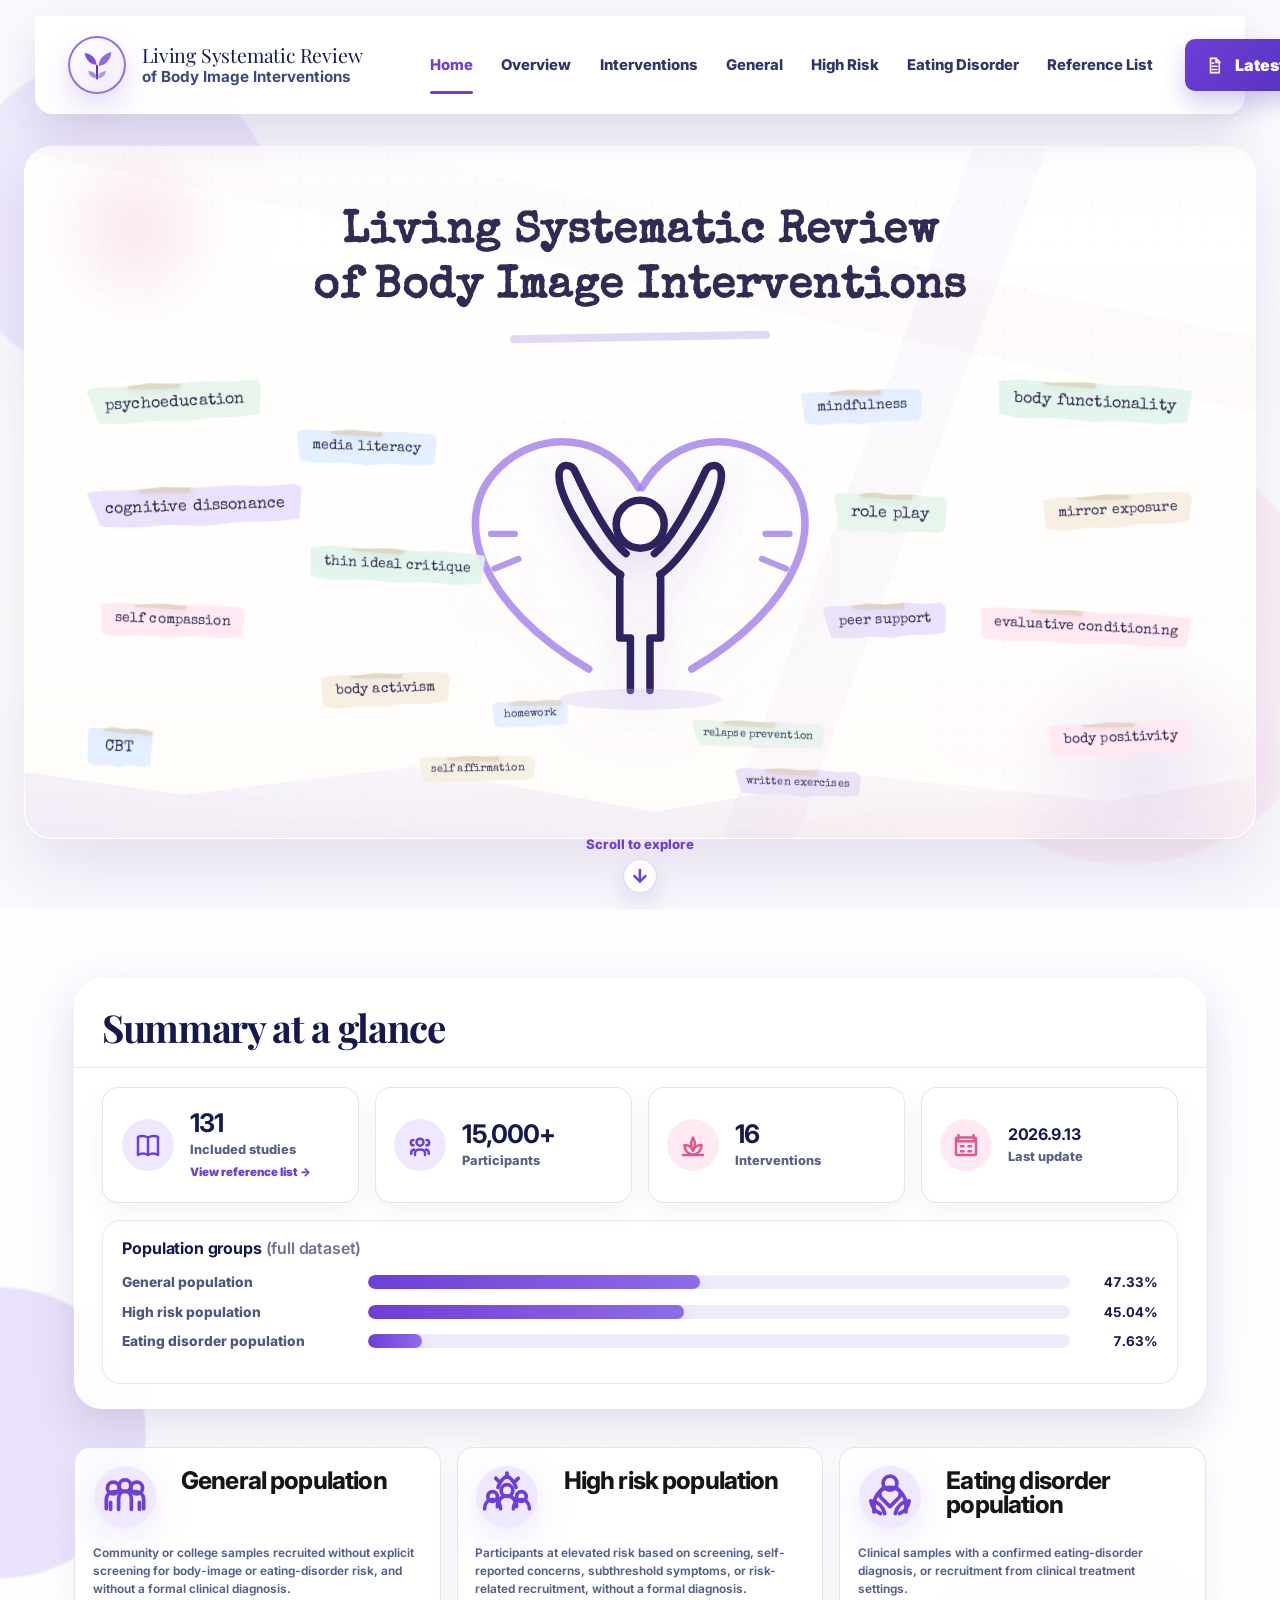
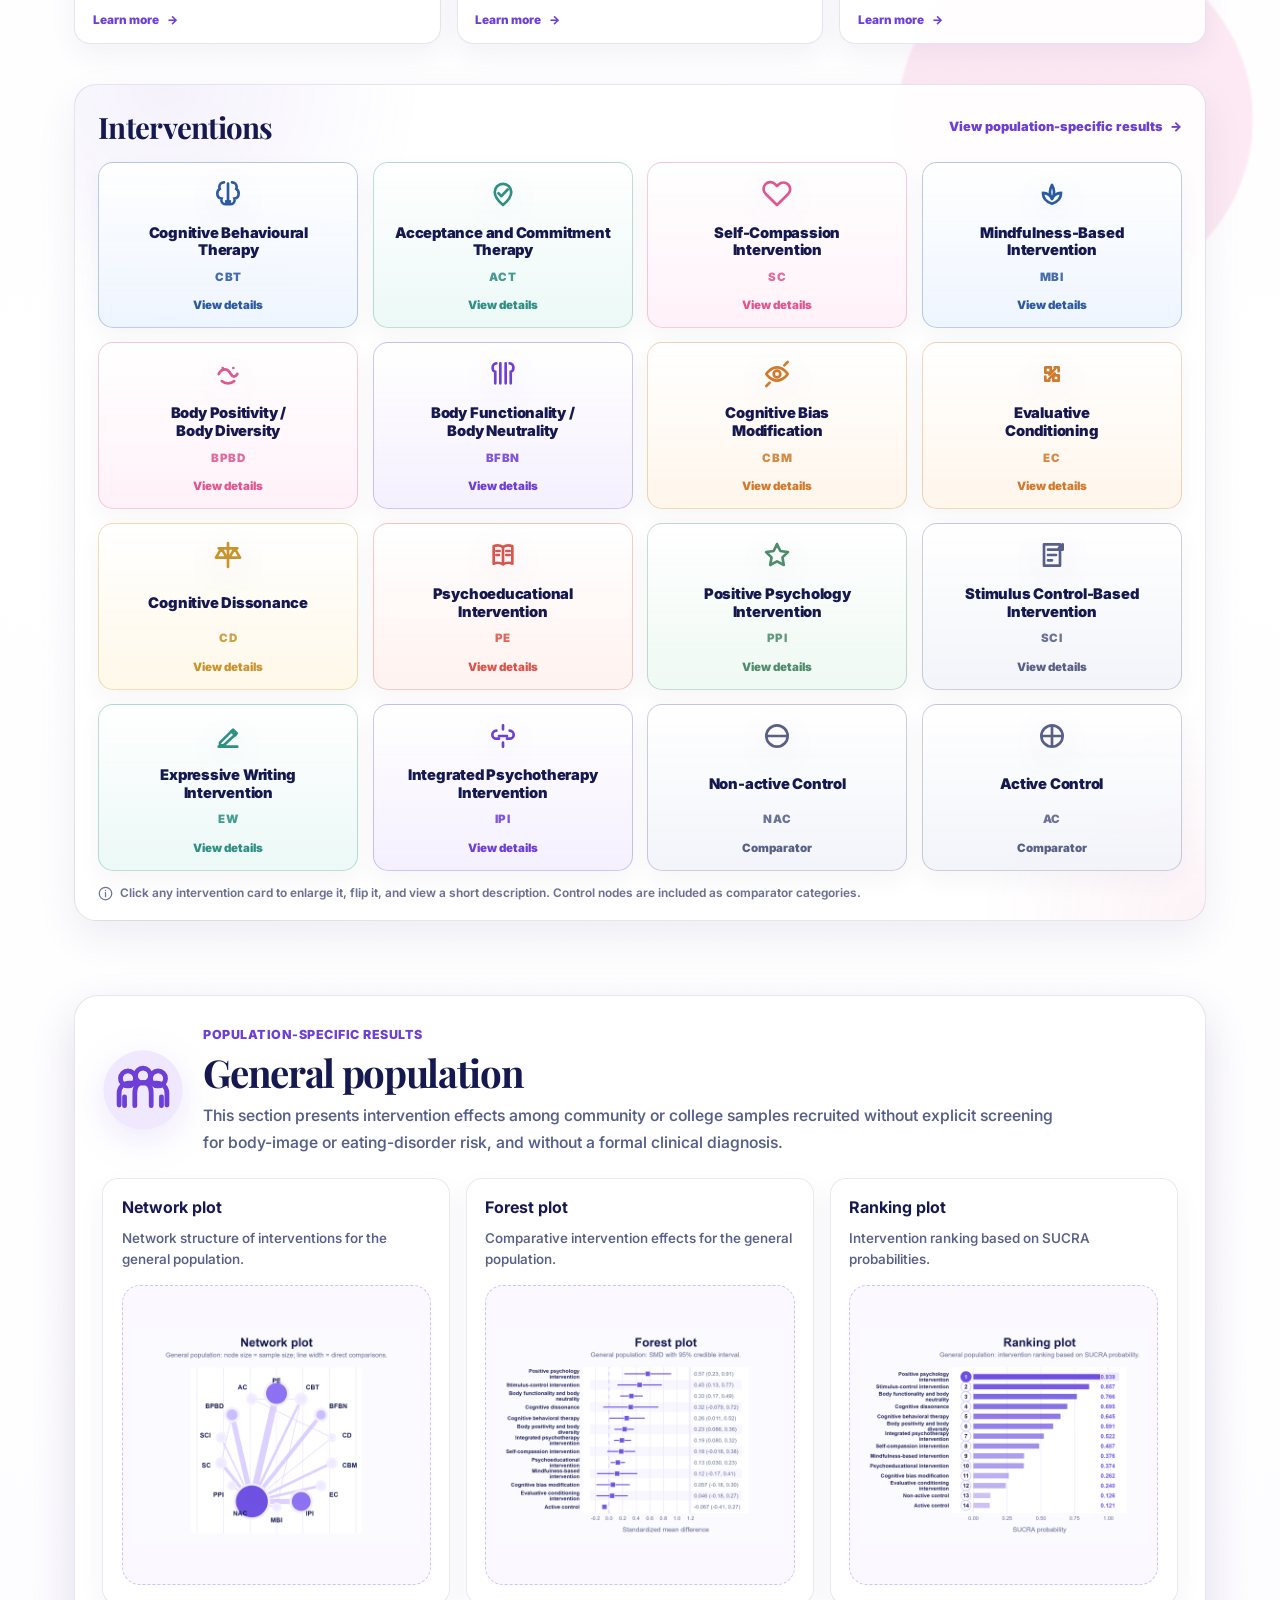
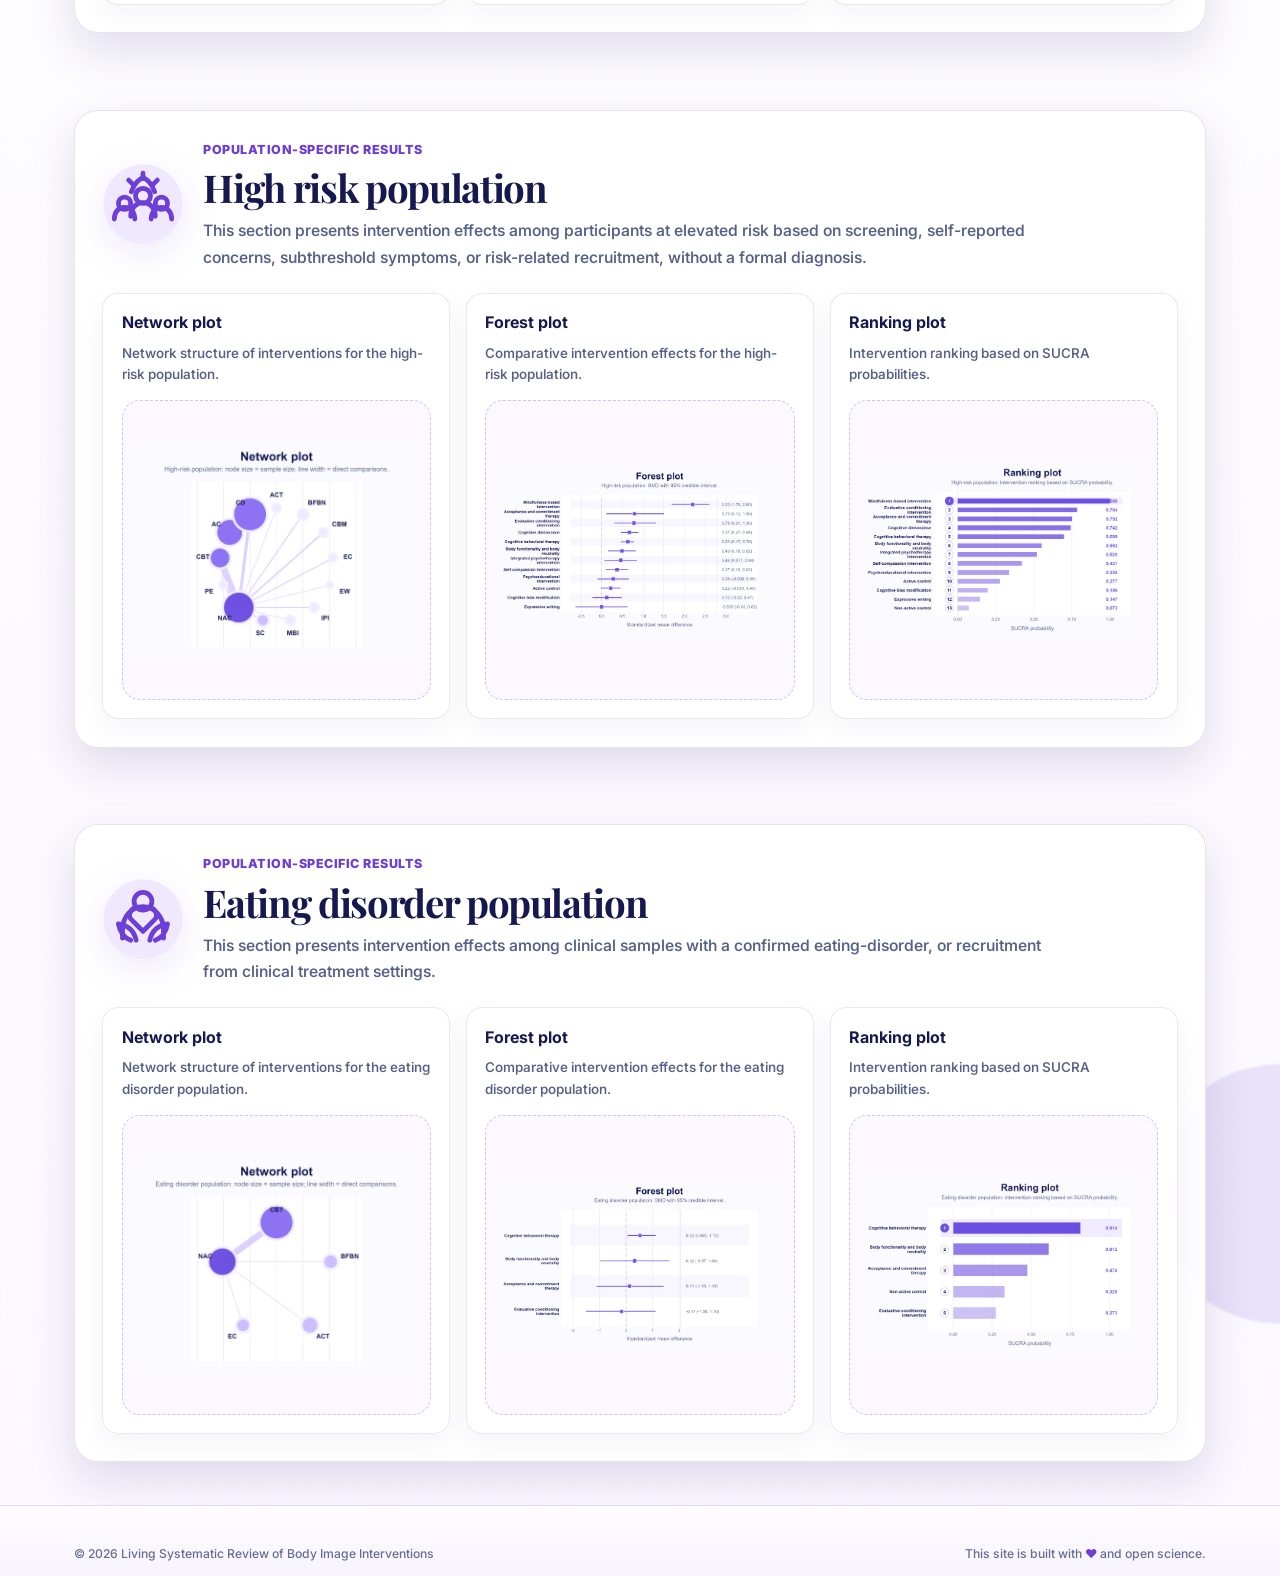
==== commit 64a7cd32: "Add files via upload" ====
--- a/index.html
+++ b/index.html
@@ -198,7 +198,7 @@
                 </svg>
               </span>
               <div>
-                <strong>121</strong>
+                <strong>131</strong>
                 <span>Included studies</span>
                 <em class="stat-action">View reference list →</em>
               </div>
@@ -239,7 +239,7 @@
                 </svg>
               </span>
               <div>
-                <strong style="font-size:1rem; line-height:1.15;">2026.5.13</strong>
+                <strong style="font-size:1rem; line-height:1.15;">2026.9.13</strong>
                 <span>Last update</span>
               </div>
             </article>
@@ -250,20 +250,20 @@
 
             <div class="population-row">
               <span>General population</span>
-              <div class="bar-track"><div class="bar-fill" style="--w: 45.45%;"></div></div>
-              <strong>45.45%</strong>
+              <div class="bar-track"><div class="bar-fill" style="--w: 47.33%;"></div></div>
+              <strong>47.33%</strong>
             </div>
 
             <div class="population-row">
               <span>High risk population</span>
-              <div class="bar-track"><div class="bar-fill" style="--w: 46.28%;"></div></div>
-              <strong>46.28%</strong>
+              <div class="bar-track"><div class="bar-fill" style="--w: 45.04%;"></div></div>
+              <strong>45.04%</strong>
             </div>
 
             <div class="population-row">
               <span>Eating disorder population</span>
-              <div class="bar-track"><div class="bar-fill" style="--w: 8.26%;"></div></div>
-              <strong>8.26%</strong>
+              <div class="bar-track"><div class="bar-fill" style="--w: 7.63%;"></div></div>
+              <strong>7.63%</strong>
             </div>
           </div>
         </div>
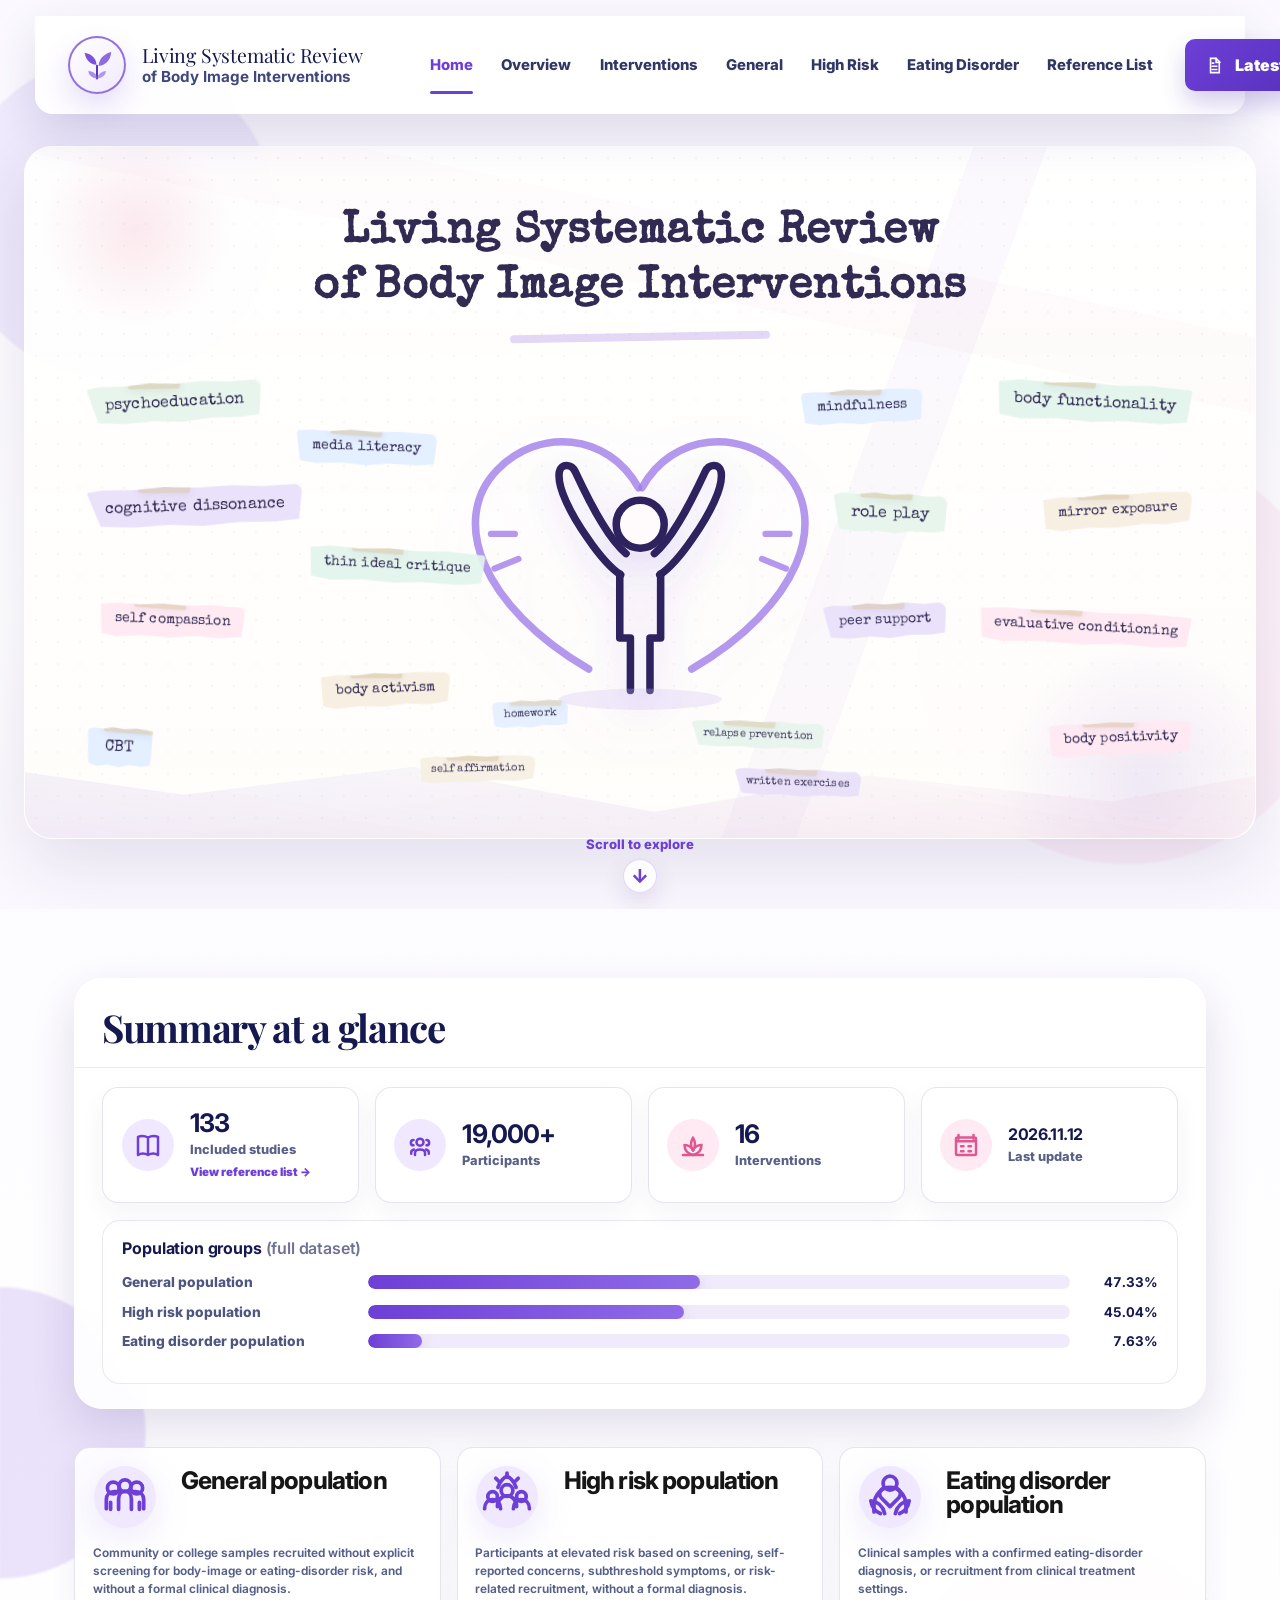
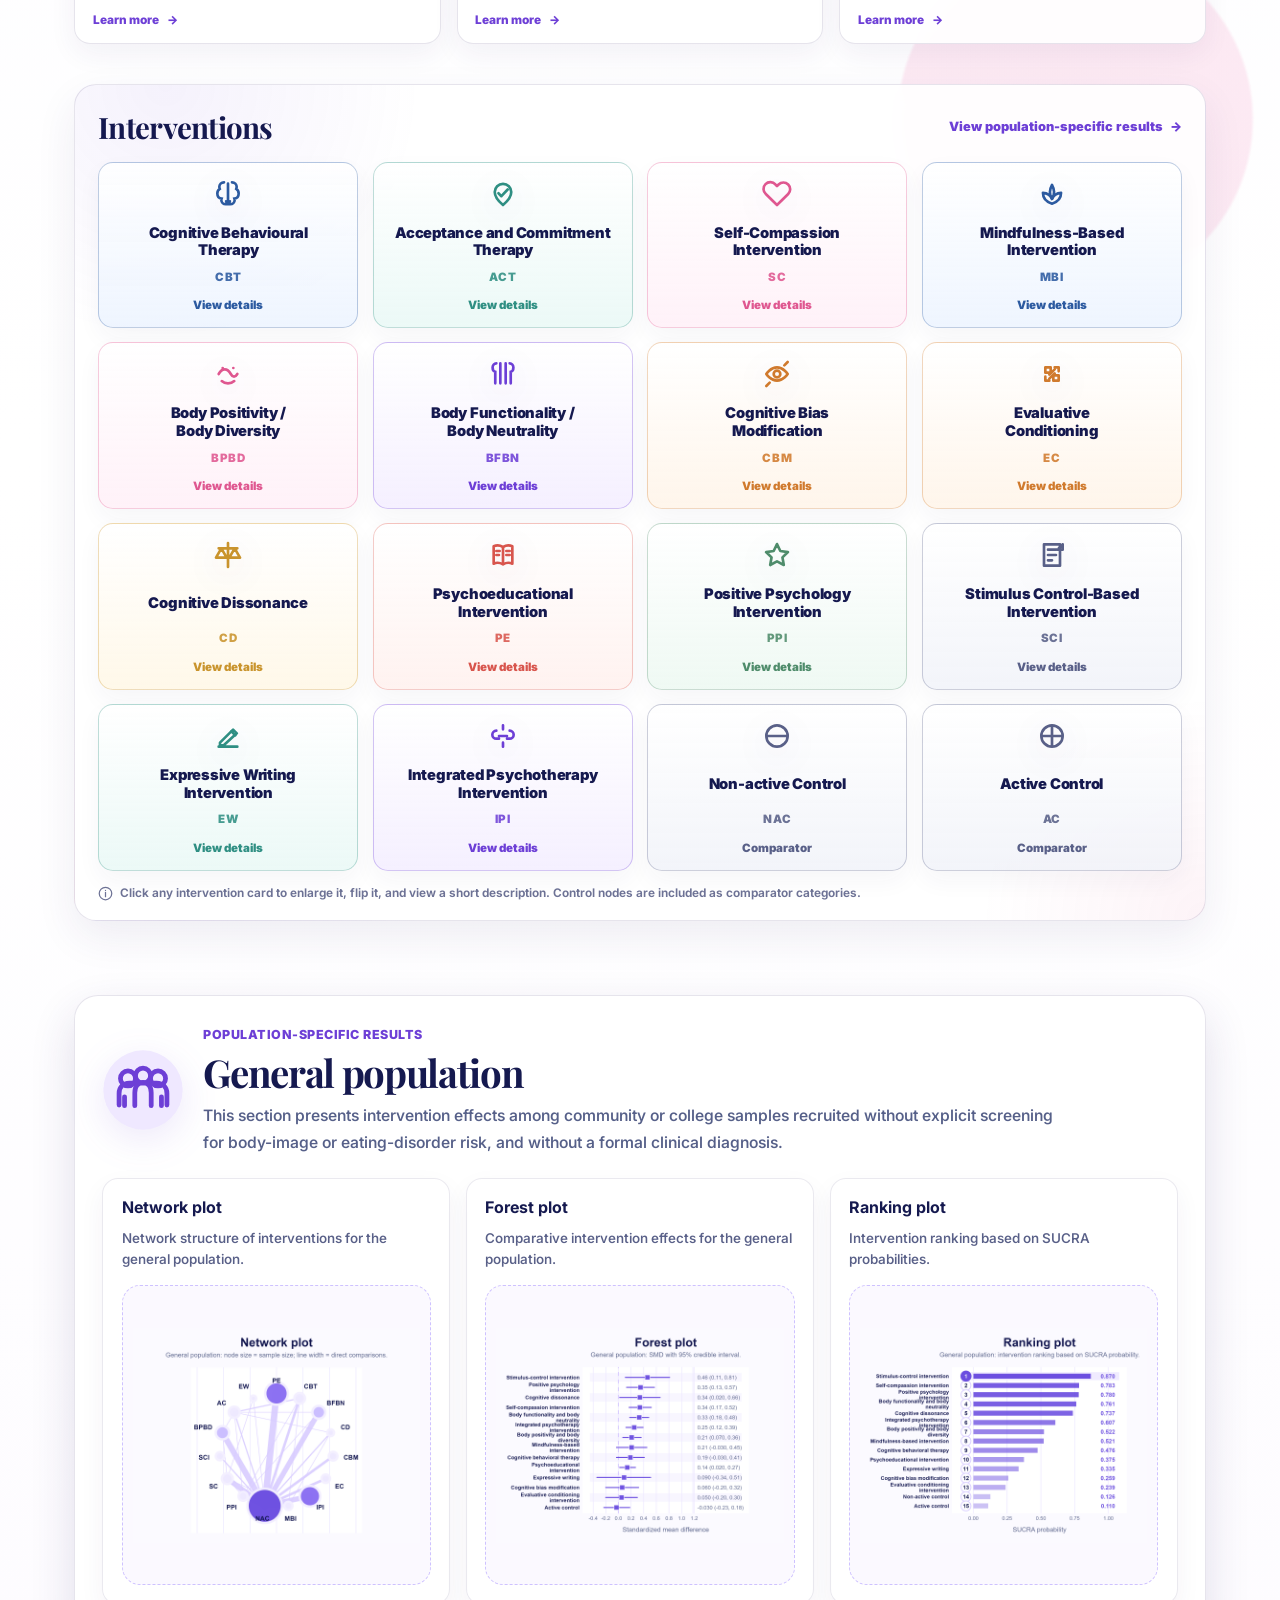
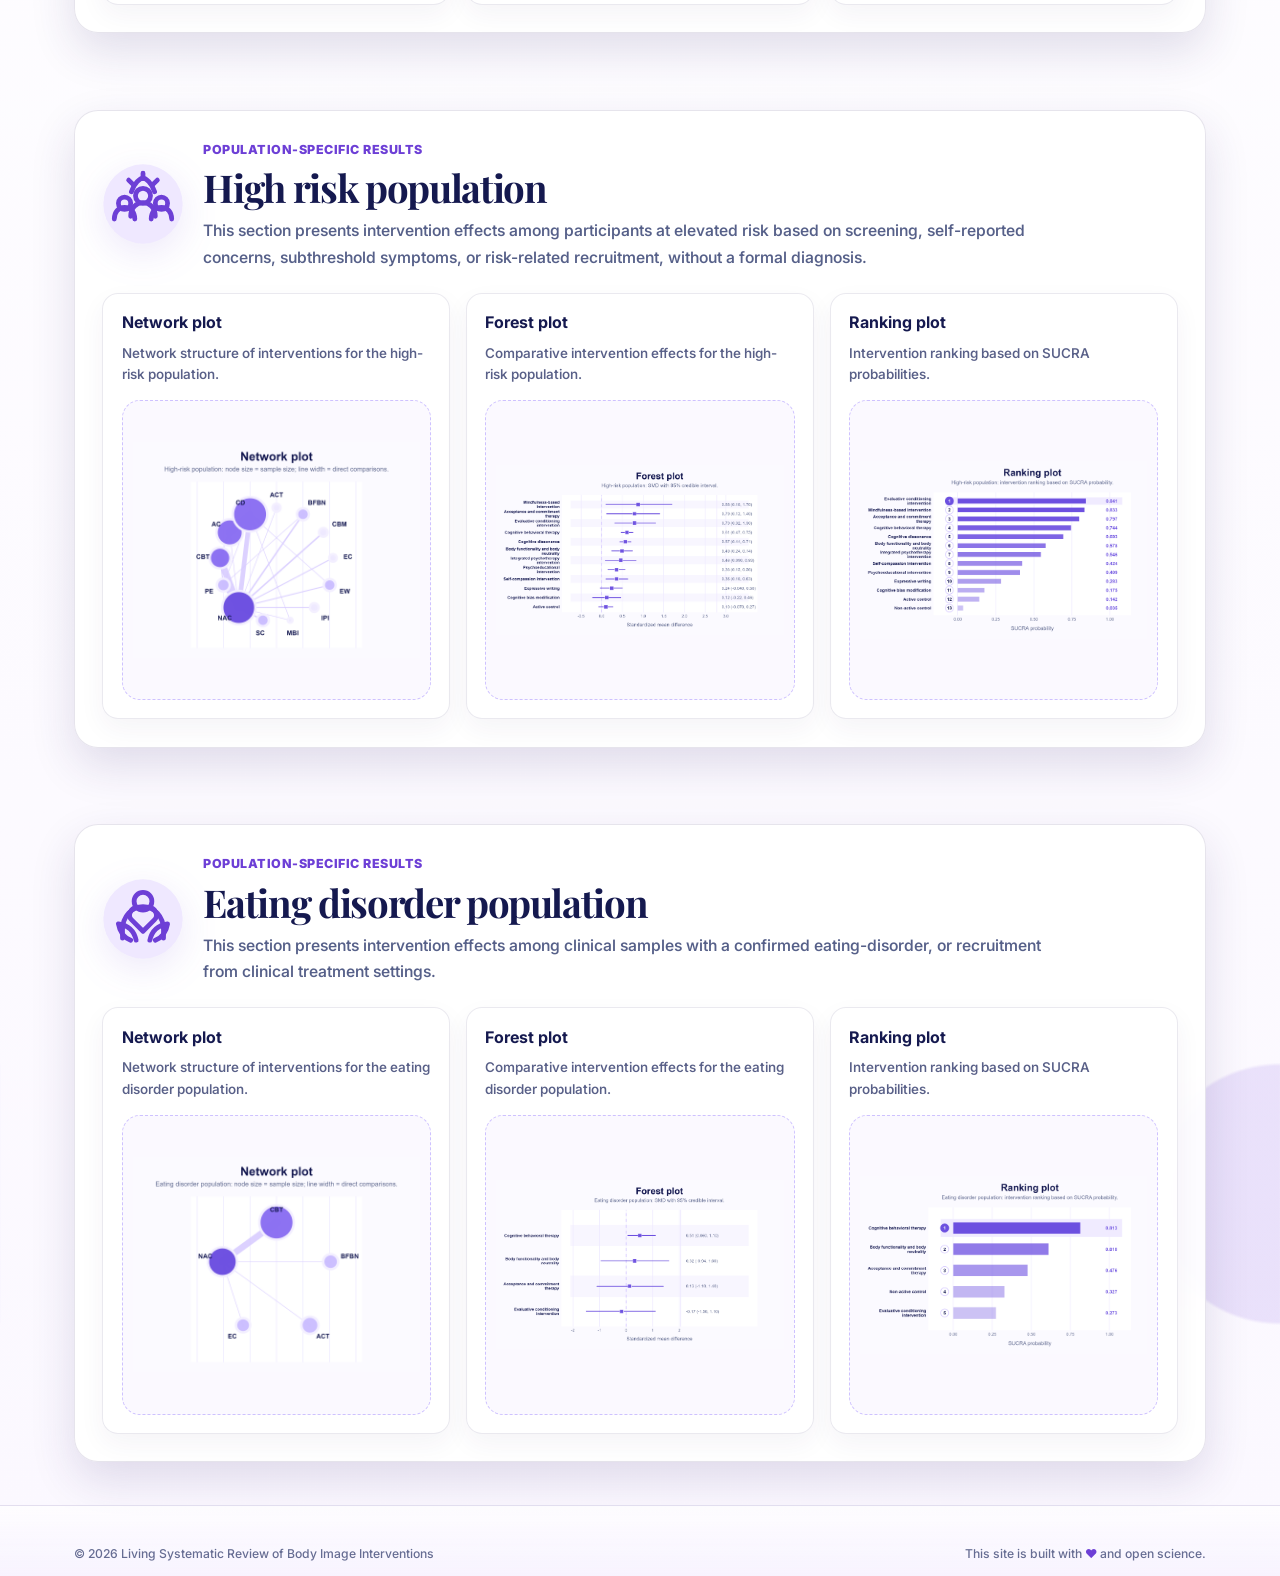
==== commit 7d08a70e: "Update index.html" ====
--- a/index.html
+++ b/index.html
@@ -198,7 +198,7 @@
                 </svg>
               </span>
               <div>
-                <strong>131</strong>
+                <strong>133</strong>
                 <span>Included studies</span>
                 <em class="stat-action">View reference list →</em>
               </div>
@@ -212,7 +212,7 @@
                 </svg>
               </span>
               <div>
-                <strong>15,000+</strong>
+                <strong>19,000+</strong>
                 <span>Participants</span>
               </div>
             </article>
@@ -239,7 +239,7 @@
                 </svg>
               </span>
               <div>
-                <strong style="font-size:1rem; line-height:1.15;">2026.9.13</strong>
+                <strong style="font-size:1rem; line-height:1.15;">2026.11.12</strong>
                 <span>Last update</span>
               </div>
             </article>
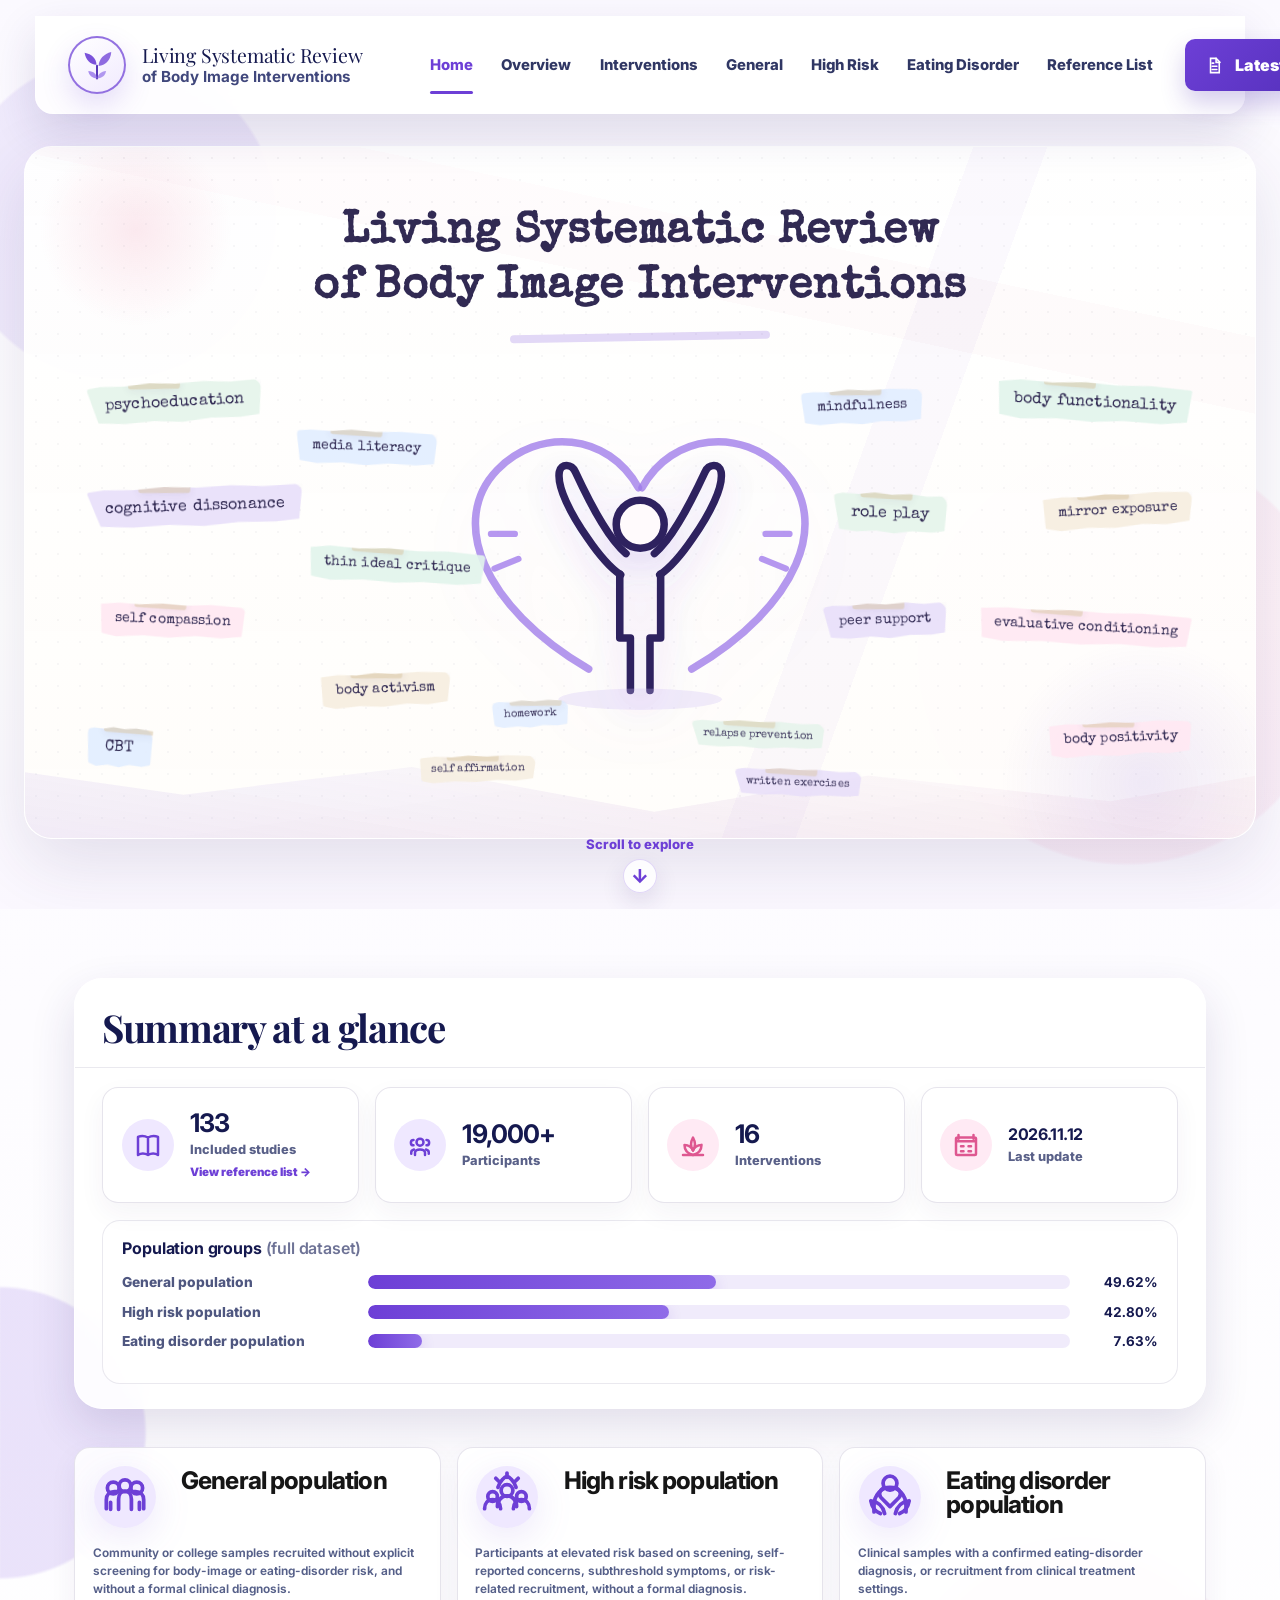
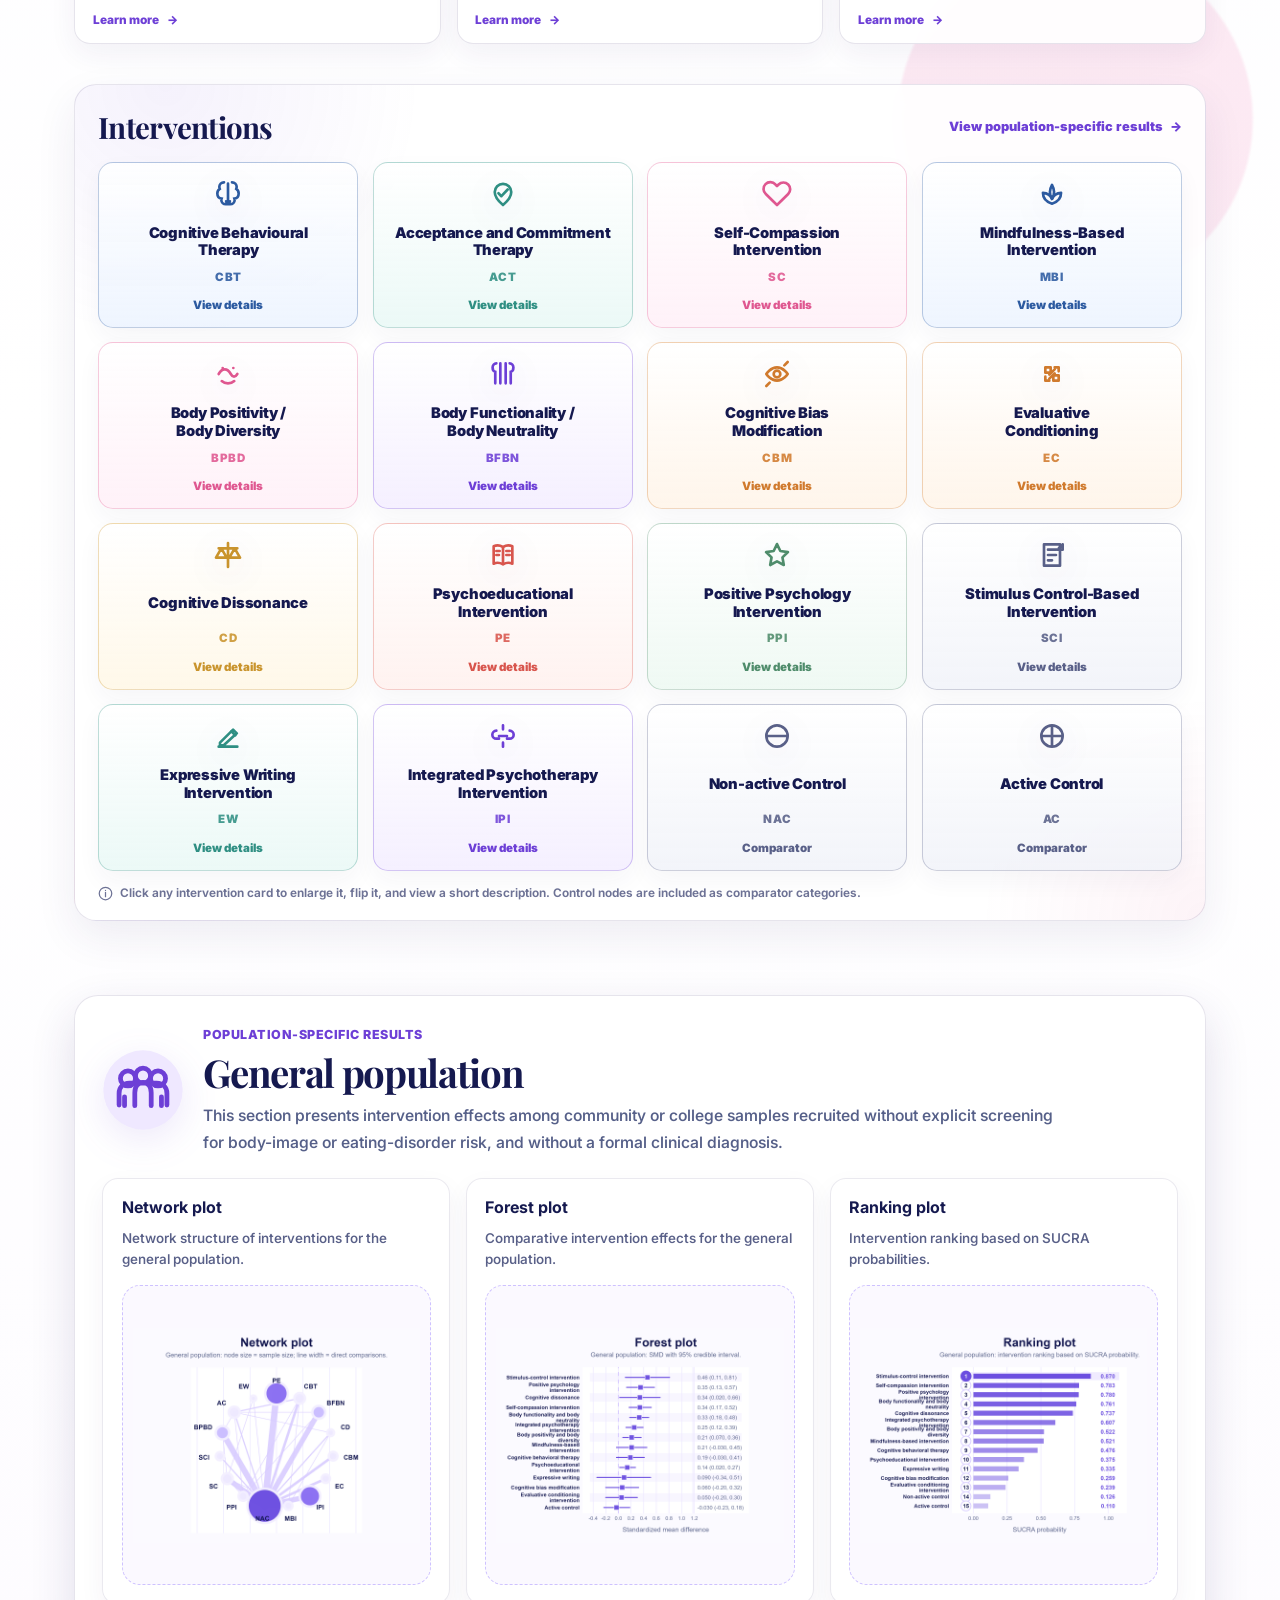
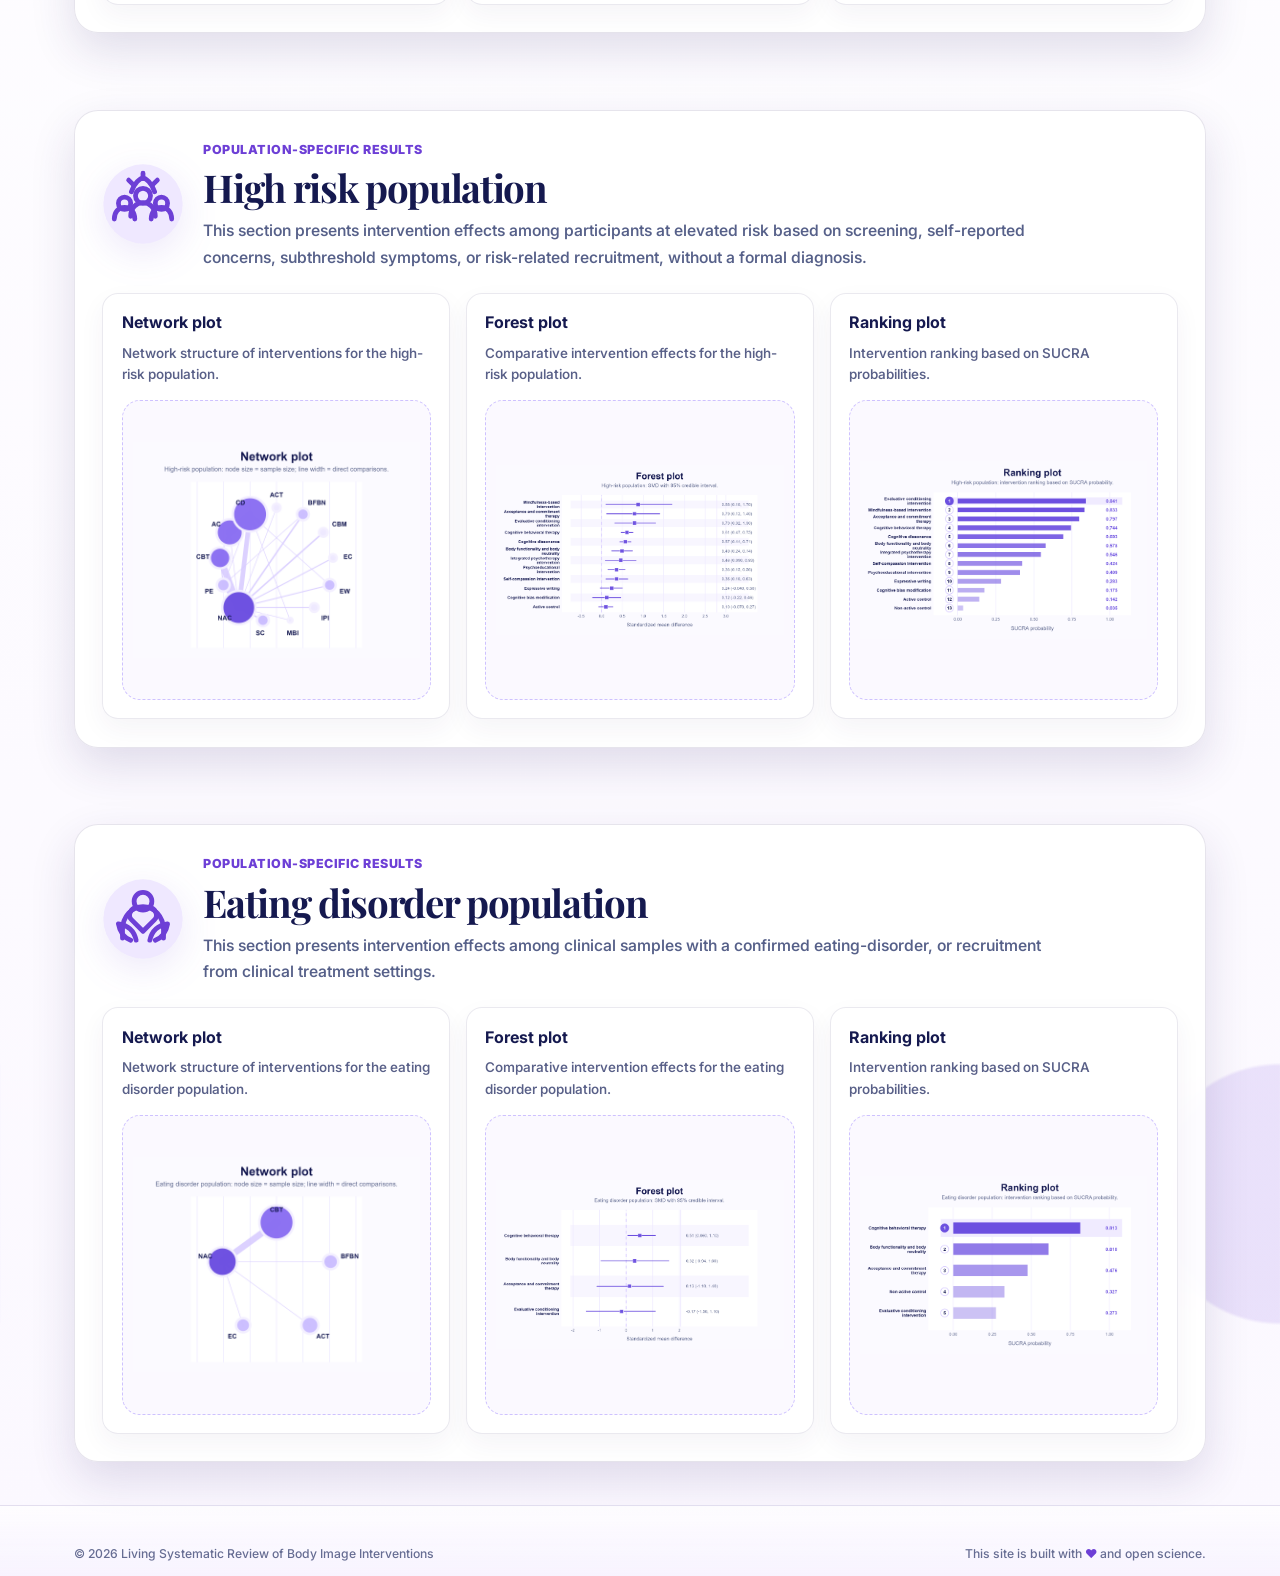
==== commit 12aa715a: "Update index.html" ====
--- a/index.html
+++ b/index.html
@@ -250,14 +250,14 @@
 
             <div class="population-row">
               <span>General population</span>
-              <div class="bar-track"><div class="bar-fill" style="--w: 47.33%;"></div></div>
-              <strong>47.33%</strong>
+              <div class="bar-track"><div class="bar-fill" style="--w: 49.62%;"></div></div>
+              <strong>49.62%</strong>
             </div>
 
             <div class="population-row">
               <span>High risk population</span>
-              <div class="bar-track"><div class="bar-fill" style="--w: 45.04%;"></div></div>
-              <strong>45.04%</strong>
+              <div class="bar-track"><div class="bar-fill" style="--w: 42.80%;"></div></div>
+              <strong>42.80%</strong>
             </div>
 
             <div class="population-row">
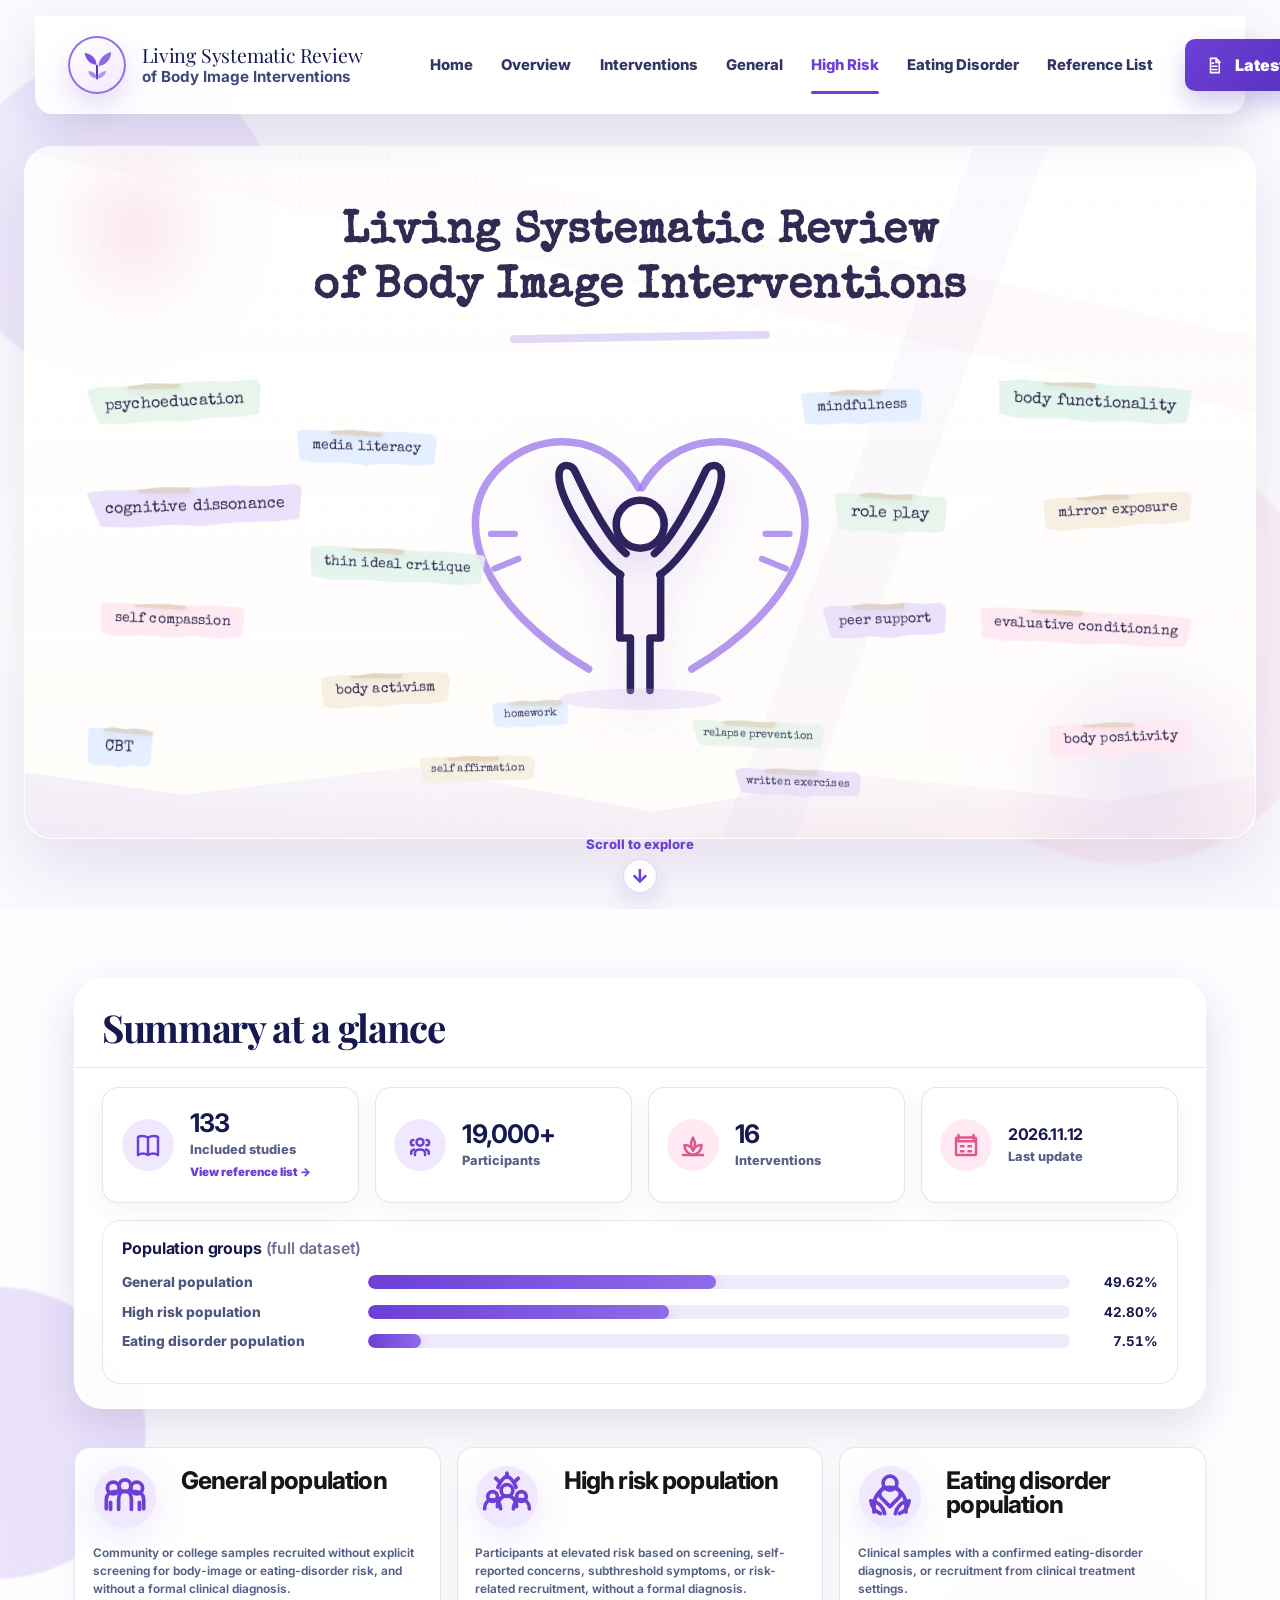
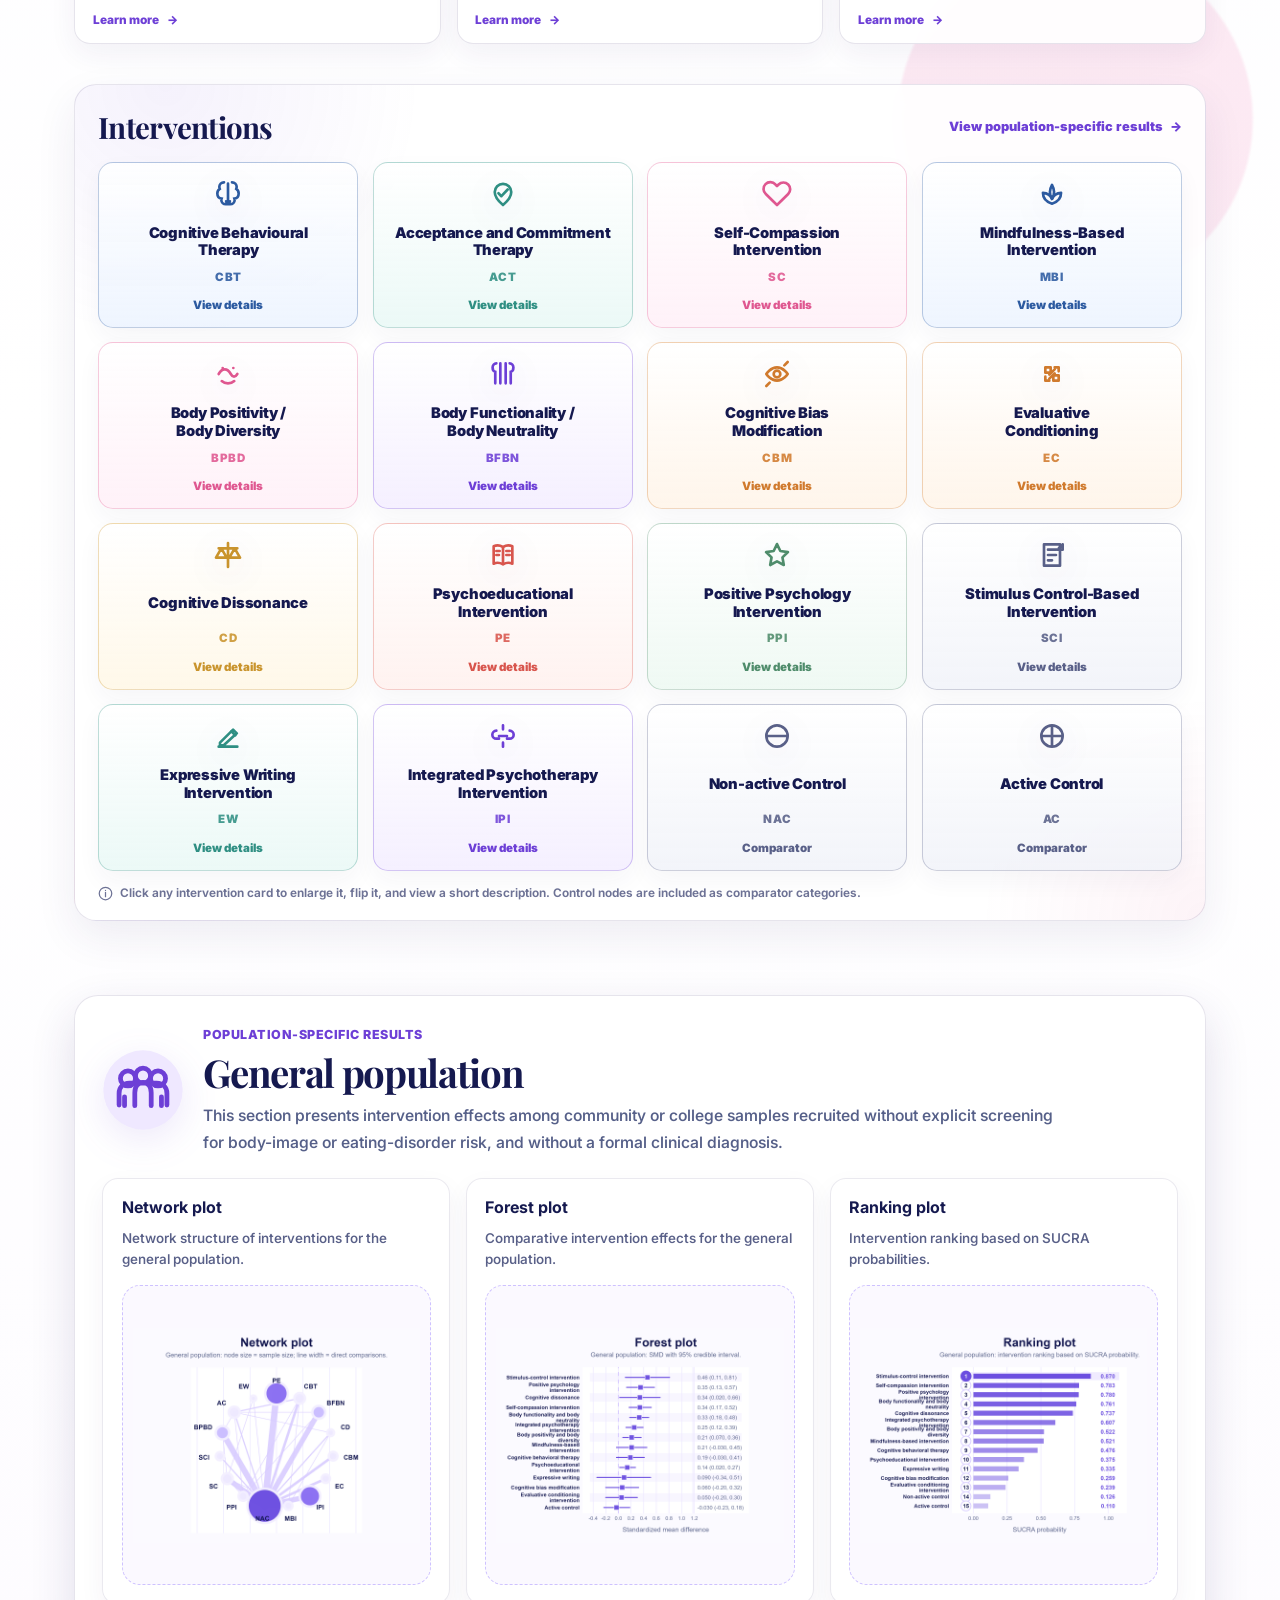
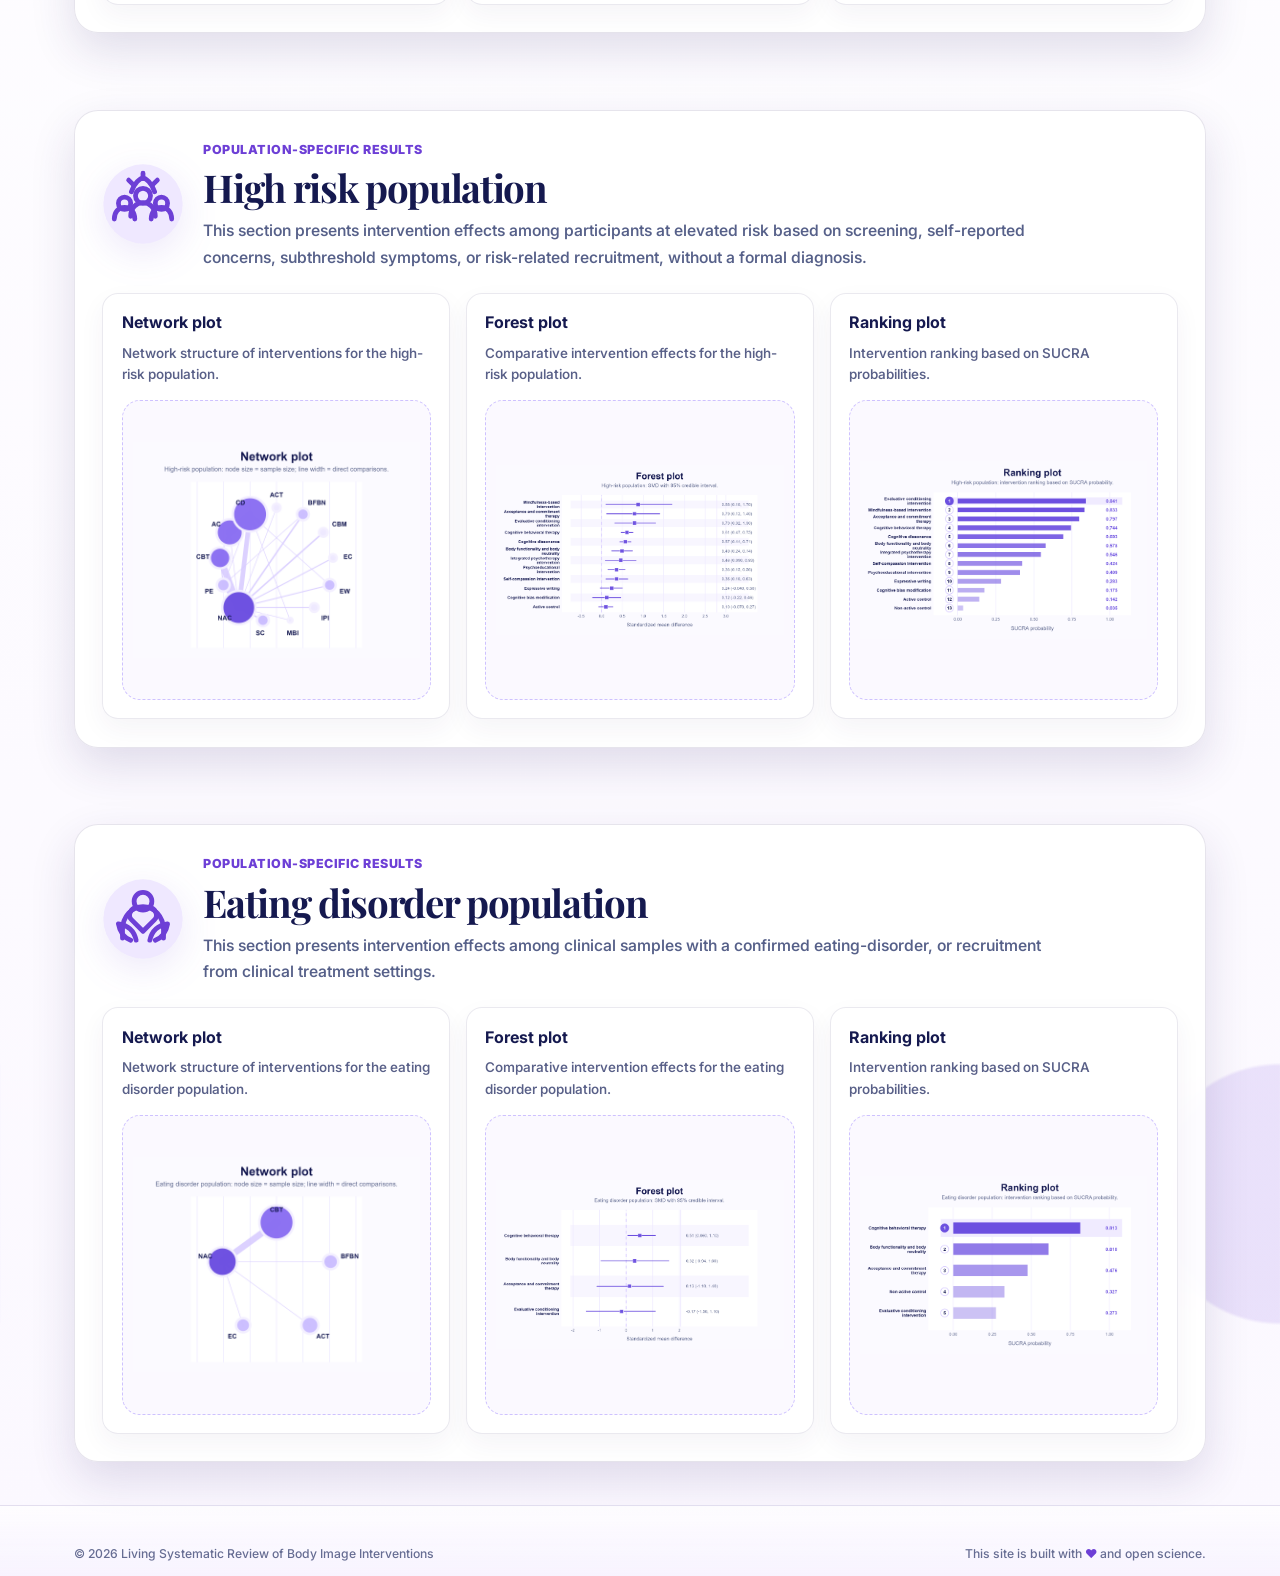
==== commit 7fb0dc10: "Update index.html" ====
--- a/index.html
+++ b/index.html
@@ -262,8 +262,8 @@
 
             <div class="population-row">
               <span>Eating disorder population</span>
-              <div class="bar-track"><div class="bar-fill" style="--w: 7.63%;"></div></div>
-              <strong>7.63%</strong>
+              <div class="bar-track"><div class="bar-fill" style="--w: 7.51%;"></div></div>
+              <strong>7.51%</strong>
             </div>
           </div>
         </div>
